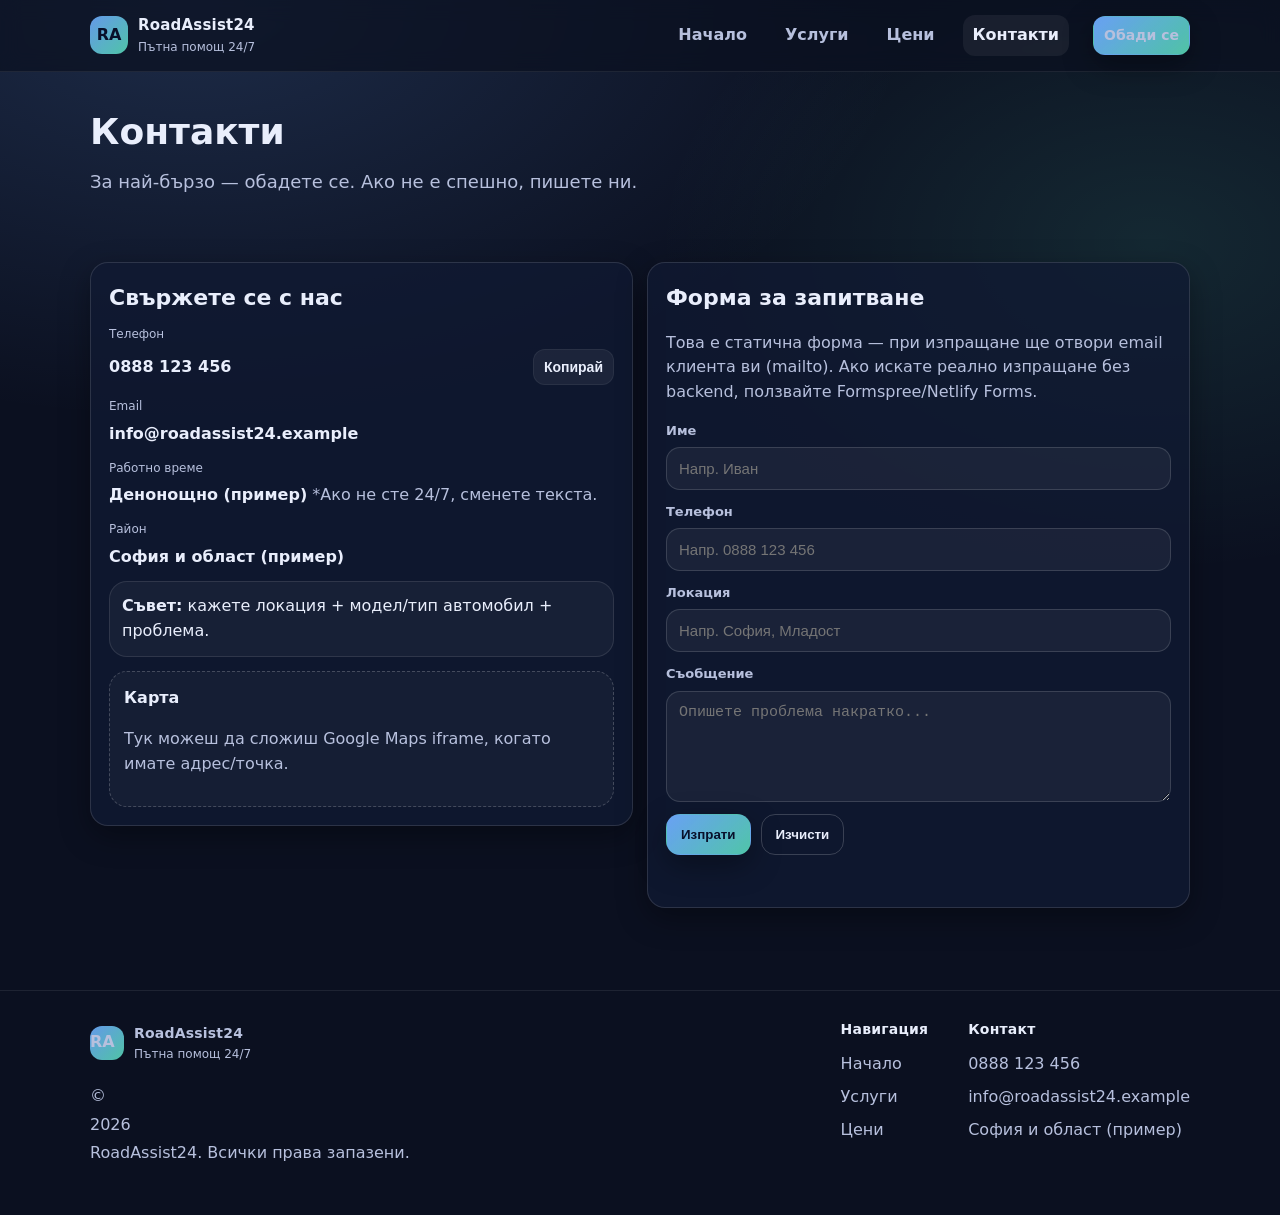
==== contact.html @ 27ed8473 "init" ====
<!doctype html>
<html lang="bg">
  <head>
    <meta charset="utf-8" />
    <meta name="viewport" content="width=device-width, initial-scale=1" />
    <title>Контакти | RoadAssist24</title>
    <meta
      name="description"
      content="Контакти за пътна помощ 24/7. Обадете се или изпратете запитване."
    />
    <link rel="stylesheet" href="assets/css/styles.css" />
  </head>
  <body>
    <header class="site-header" data-header>
      <div class="container header-inner">
        <a class="brand" href="index.html" aria-label="Начало">
          <span class="brand-mark">RA</span>
          <span class="brand-text">
            <strong>RoadAssist24</strong>
            <small>Пътна помощ 24/7</small>
          </span>
        </a>

        <button
          class="nav-toggle"
          data-nav-toggle
          aria-label="Отвори меню"
          aria-expanded="false"
        >
          <span></span><span></span><span></span>
        </button>

        <nav class="nav" data-nav>
          <a href="index.html" data-navlink>Начало</a>
          <a href="services.html" data-navlink>Услуги</a>
          <a href="prices.html" data-navlink>Цени</a>
          <a href="contact.html" data-navlink>Контакти</a>
          <a class="btn btn-primary btn-sm nav-cta" href="tel:+359888123456"
            >Обади се</a
          >
        </nav>
      </div>
    </header>

    <main>
      <section class="page-hero">
        <div class="container">
          <h1>Контакти</h1>
          <p class="lead">
            За най-бързо — обадете се. Ако не е спешно, пишете ни.
          </p>
        </div>
      </section>

      <section class="section">
        <div class="container grid-2 contact-grid">
          <div class="card">
            <h2>Свържете се с нас</h2>
            <div class="contact-items">
              <div class="contact-item">
                <span class="label">Телефон</span>
                <div class="row">
                  <a class="strong" href="tel:+359888123456">0888 123 456</a>
                  <button
                    class="btn btn-ghost btn-sm"
                    data-copy-phone
                    data-phone="+359888123456"
                  >
                    Копирай
                  </button>
                </div>
              </div>

              <div class="contact-item">
                <span class="label">Email</span>
                <a class="strong" href="mailto:info@roadassist24.example"
                  >info@roadassist24.example</a
                >
              </div>

              <div class="contact-item">
                <span class="label">Работно време</span>
                <span class="strong" data-open-status>Денонощно (пример)</span>
                <span class="muted">*Ако не сте 24/7, сменете текста.</span>
              </div>

              <div class="contact-item">
                <span class="label">Район</span>
                <span class="strong">София и област (пример)</span>
              </div>
            </div>

            <div class="info-strip small">
              <div>
                <strong>Съвет:</strong> кажете локация + модел/тип автомобил +
                проблема.
              </div>
            </div>

            <div class="map-embed card-inner">
              <div class="map-placeholder">
                <strong>Карта</strong>
                <p class="muted">
                  Тук можеш да сложиш Google Maps iframe, когато имате
                  адрес/точка.
                </p>
              </div>
            </div>
          </div>

          <div class="card">
            <h2>Форма за запитване</h2>
            <p class="muted">
              Това е статична форма — при изпращане ще отвори email клиента ви
              (mailto). Ако искате реално изпращане без backend, ползвайте
              Formspree/Netlify Forms.
            </p>

            <form class="form" data-contact-form>
              <label>
                Име
                <input
                  name="name"
                  type="text"
                  placeholder="Напр. Иван"
                  autocomplete="name"
                  required
                />
              </label>

              <label>
                Телефон
                <input
                  name="phone"
                  type="tel"
                  placeholder="Напр. 0888 123 456"
                  autocomplete="tel"
                  required
                />
              </label>

              <label>
                Локация
                <input
                  name="location"
                  type="text"
                  placeholder="Напр. София, Младост"
                  required
                />
              </label>

              <label>
                Съобщение
                <textarea
                  name="message"
                  rows="5"
                  placeholder="Опишете проблема накратко..."
                  required
                ></textarea>
              </label>

              <div class="form-actions">
                <button class="btn btn-primary" type="submit">Изпрати</button>
                <button class="btn btn-outline" type="reset">Изчисти</button>
              </div>

              <p class="form-note" data-form-note aria-live="polite"></p>
            </form>
          </div>
        </div>
      </section>
    </main>

    <footer class="footer">
      <div class="container footer-grid">
        <div>
          <div class="brand small">
            <span class="brand-mark">RA</span>
            <span class="brand-text">
              <strong>RoadAssist24</strong>
              <small>Пътна помощ 24/7</small>
            </span>
          </div>
          <p class="muted">
            © <span data-year></span> RoadAssist24. Всички права запазени.
          </p>
        </div>

        <div class="footer-cols">
          <div>
            <h4>Навигация</h4>
            <a href="index.html">Начало</a>
            <a href="services.html">Услуги</a>
            <a href="prices.html">Цени</a>
          </div>
          <div>
            <h4>Контакт</h4>
            <a href="tel:+359888123456">0888 123 456</a>
            <a href="mailto:info@roadassist24.example"
              >info@roadassist24.example</a
            >
            <span class="muted">София и област (пример)</span>
          </div>
        </div>
      </div>
    </footer>

    <script src="assets/js/main.js" defer></script>
  </body>
</html>
---- assets/css/styles.css ----
:root {
  --bg: #0b1020;
  --card: #111a33;
  --soft: #0f1630;
  --text: #e9eefc;
  --muted: #b7c0dd;
  --line: rgba(255, 255, 255, 0.12);
  --accent: #6ea8ff;
  --accent2: #66ffd2;

  --radius: 18px;
  --shadow: 0 10px 30px rgba(0, 0, 0, 0.35);
}

* {
  box-sizing: border-box;
}
html,
body {
  margin: 0;
  padding: 0;
}
body {
  font-family:
    ui-sans-serif,
    system-ui,
    -apple-system,
    Segoe UI,
    Roboto,
    Arial,
    "Noto Sans",
    "Helvetica Neue",
    sans-serif;
  background:
    radial-gradient(
      1200px 700px at 15% 0%,
      rgba(110, 168, 255, 0.18),
      transparent 60%
    ),
    radial-gradient(
      900px 600px at 90% 20%,
      rgba(102, 255, 210, 0.1),
      transparent 55%
    ),
    var(--bg);
  color: var(--text);
  line-height: 1.55;
}

a {
  color: inherit;
  text-decoration: none;
}
a:hover {
  text-decoration: underline;
}

.container {
  width: min(1100px, 92vw);
  margin: 0 auto;
}

/* Header */
.site-header {
  position: sticky;
  top: 0;
  z-index: 50;
  backdrop-filter: blur(10px);
  background: rgba(11, 16, 32, 0.7);
  border-bottom: 1px solid rgba(255, 255, 255, 0.08);
}
.site-header.is-scrolled {
  box-shadow: 0 8px 20px rgba(0, 0, 0, 0.35);
}

.header-inner {
  display: flex;
  align-items: center;
  justify-content: space-between;
  padding: 14px 0;
}

.brand {
  display: flex;
  gap: 10px;
  align-items: center;
}
.brand-mark {
  width: 38px;
  height: 38px;
  border-radius: 12px;
  background: linear-gradient(
    135deg,
    rgba(110, 168, 255, 0.9),
    rgba(102, 255, 210, 0.75)
  );
  display: grid;
  place-items: center;
  color: #08102a;
  font-weight: 900;
}
.brand-text strong {
  display: block;
  font-size: 15px;
  letter-spacing: 0.2px;
}
.brand-text small {
  display: block;
  font-size: 12px;
  color: var(--muted);
  margin-top: 1px;
}
.brand.small .brand-mark {
  width: 34px;
  height: 34px;
  border-radius: 12px;
}
.brand.small .brand-text strong {
  font-size: 14px;
}

.nav {
  display: flex;
  align-items: center;
  gap: 18px;
}
.nav a {
  font-weight: 600;
  color: var(--muted);
  padding: 8px 10px;
  border-radius: 12px;
}
.nav a.active {
  color: var(--text);
  background: rgba(255, 255, 255, 0.06);
}
.nav .nav-cta {
  margin-left: 6px;
}

.nav-toggle {
  display: none;
  background: transparent;
  border: 1px solid rgba(255, 255, 255, 0.18);
  border-radius: 12px;
  padding: 10px;
  cursor: pointer;
}
.nav-toggle span {
  display: block;
  width: 20px;
  height: 2px;
  background: rgba(255, 255, 255, 0.85);
  margin: 4px 0;
  border-radius: 2px;
}

/* Buttons */
.btn {
  display: inline-flex;
  align-items: center;
  justify-content: center;
  gap: 8px;
  padding: 12px 14px;
  border-radius: 14px;
  border: 1px solid transparent;
  font-weight: 800;
  cursor: pointer;
  text-decoration: none !important;
  user-select: none;
}
.btn-sm {
  padding: 9px 10px;
  border-radius: 12px;
  font-size: 14px;
}
.btn-primary {
  background: linear-gradient(
    135deg,
    rgba(110, 168, 255, 0.95),
    rgba(102, 255, 210, 0.75)
  );
  color: #08102a;
  box-shadow: var(--shadow);
}
.btn-outline {
  background: transparent;
  border-color: rgba(255, 255, 255, 0.18);
  color: var(--text);
}
.btn-ghost {
  background: rgba(255, 255, 255, 0.06);
  border-color: rgba(255, 255, 255, 0.06);
  color: var(--text);
}
.btn:hover {
  transform: translateY(-1px);
}
.btn:active {
  transform: translateY(0px);
}

/* Sections */
.section {
  padding: 56px 0;
}
.section-soft {
  background: rgba(255, 255, 255, 0.03);
  border-top: 1px solid rgba(255, 255, 255, 0.06);
  border-bottom: 1px solid rgba(255, 255, 255, 0.06);
}
.section-head {
  margin-bottom: 18px;
}
.section-head h2 {
  margin: 0 0 6px;
  font-size: 28px;
}
.section-head p {
  margin: 0;
  color: var(--muted);
}

.hero {
  padding: 44px 0 22px;
}
.hero-grid {
  display: grid;
  grid-template-columns: 1.35fr 0.9fr;
  gap: 22px;
  align-items: start;
}
.hero-copy h1 {
  margin: 14px 0 10px;
  font-size: 44px;
  line-height: 1.1;
}
.lead {
  color: var(--muted);
  font-size: 18px;
  margin: 0;
}
.badge {
  display: inline-block;
  padding: 8px 12px;
  border-radius: 999px;
  border: 1px solid rgba(255, 255, 255, 0.12);
  background: rgba(255, 255, 255, 0.04);
  color: var(--text);
  font-weight: 700;
  font-size: 13px;
}
.hero-actions {
  display: flex;
  gap: 10px;
  margin: 18px 0 14px;
  flex-wrap: wrap;
}

.hero-meta {
  display: grid;
  grid-template-columns: repeat(3, minmax(0, 1fr));
  gap: 10px;
  margin-top: 14px;
}
.meta-item {
  border: 1px solid rgba(255, 255, 255, 0.1);
  background: rgba(255, 255, 255, 0.04);
  border-radius: var(--radius);
  padding: 12px;
}
.meta-item strong {
  display: block;
  font-size: 16px;
}
.meta-item span {
  display: block;
  color: var(--muted);
  font-size: 13px;
  margin-top: 2px;
}

.note {
  margin-top: 14px;
  color: rgba(255, 255, 255, 0.65);
  font-size: 13px;
}

.card {
  border: 1px solid rgba(255, 255, 255, 0.12);
  background: rgba(17, 26, 51, 0.75);
  border-radius: var(--radius);
  padding: 18px;
  box-shadow: var(--shadow);
}
.card h2 {
  margin: 0 0 10px;
  font-size: 22px;
}
.card-actions {
  display: flex;
  gap: 10px;
  margin-top: 12px;
  flex-wrap: wrap;
}
.card .mini {
  margin-top: 12px;
  color: var(--muted);
  font-size: 13px;
}

.checklist,
.bullets {
  list-style: none;
  padding: 0;
  margin: 0;
  display: grid;
  gap: 8px;
}
.checklist li::before {
  content: "✓";
  margin-right: 10px;
  color: var(--accent2);
  font-weight: 900;
}
.checklist li {
  display: flex;
  align-items: flex-start;
  color: var(--muted);
}

.bullets li {
  color: var(--muted);
  padding-left: 14px;
  position: relative;
}
.bullets li::before {
  content: "•";
  position: absolute;
  left: 0;
  color: rgba(110, 168, 255, 0.9);
}

.grid-3 {
  display: grid;
  grid-template-columns: repeat(3, minmax(0, 1fr));
  gap: 14px;
}
.grid-2 {
  display: grid;
  grid-template-columns: repeat(2, minmax(0, 1fr));
  gap: 14px;
}
.feature {
  border: 1px solid rgba(255, 255, 255, 0.1);
  background: rgba(255, 255, 255, 0.04);
  border-radius: var(--radius);
  padding: 16px;
}
.feature h3 {
  margin: 0 0 8px;
  font-size: 18px;
}
.feature p {
  margin: 0;
  color: var(--muted);
}

.cta {
  display: flex;
  align-items: center;
  justify-content: space-between;
  gap: 14px;
}
.cta h2 {
  margin: 0 0 6px;
  font-size: 26px;
}
.cta p {
  margin: 0;
  color: var(--muted);
}
.cta-actions {
  display: flex;
  gap: 10px;
  flex-wrap: wrap;
}

/* Page hero */
.page-hero {
  padding: 32px 0 10px;
}
.page-hero h1 {
  margin: 0 0 8px;
  font-size: 36px;
}

/* Prices */
.price-grid {
  display: grid;
  grid-template-columns: repeat(2, minmax(0, 1fr));
  gap: 14px;
}
.price {
  font-size: 22px;
  margin: 0 0 10px;
  font-weight: 900;
}
.price-card h2 {
  margin-bottom: 8px;
}

.disclaimer-actions {
  display: flex;
  gap: 10px;
  flex-wrap: wrap;
  margin-top: 12px;
}

/* Contact */
.contact-grid {
  align-items: start;
}
.contact-items {
  display: grid;
  gap: 12px;
  margin-top: 10px;
}
.contact-item .label {
  display: block;
  color: var(--muted);
  font-size: 12px;
  margin-bottom: 6px;
}
.contact-item .row {
  display: flex;
  gap: 10px;
  align-items: center;
  justify-content: space-between;
}
.strong {
  font-weight: 900;
}

.map-embed .map-placeholder {
  border: 1px dashed rgba(255, 255, 255, 0.2);
  border-radius: var(--radius);
  padding: 14px;
  background: rgba(255, 255, 255, 0.03);
}
.card-inner {
  margin-top: 14px;
}

.form {
  display: grid;
  gap: 12px;
  margin-top: 10px;
}
.form label {
  display: grid;
  gap: 6px;
  color: var(--muted);
  font-weight: 700;
  font-size: 13px;
}
input,
textarea {
  width: 100%;
  background: rgba(255, 255, 255, 0.05);
  border: 1px solid rgba(255, 255, 255, 0.14);
  color: var(--text);
  border-radius: 14px;
  padding: 12px 12px;
  outline: none;
  font-size: 15px;
}
input:focus,
textarea:focus {
  border-color: rgba(110, 168, 255, 0.7);
  box-shadow: 0 0 0 4px rgba(110, 168, 255, 0.12);
}
.form-actions {
  display: flex;
  gap: 10px;
  flex-wrap: wrap;
}
.form-note {
  margin: 0;
  min-height: 22px;
  color: var(--muted);
}

/* Footer */
.footer {
  padding: 28px 0;
  border-top: 1px solid rgba(255, 255, 255, 0.08);
  margin-top: 26px;
}
.footer-grid {
  display: flex;
  align-items: flex-start;
  justify-content: space-between;
  gap: 14px;
  flex-wrap: wrap;
}
.footer-cols {
  display: flex;
  gap: 40px;
}
.footer h4 {
  margin: 0 0 8px;
  font-size: 14px;
  letter-spacing: 0.2px;
}
.footer a,
.footer span {
  display: block;
  color: var(--muted);
  padding: 4px 0;
}
.muted {
  color: var(--muted);
}

.info-strip {
  margin-top: 16px;
  border: 1px solid rgba(255, 255, 255, 0.1);
  background: rgba(255, 255, 255, 0.04);
  border-radius: var(--radius);
  padding: 14px;
  display: flex;
  align-items: center;
  justify-content: space-between;
  gap: 12px;
  flex-wrap: wrap;
}
.info-strip.small {
  margin-top: 12px;
  padding: 12px;
}

.pill {
  display: inline-block;
  margin-top: 10px;
  padding: 6px 10px;
  border-radius: 999px;
  background: rgba(102, 255, 210, 0.1);
  border: 1px solid rgba(102, 255, 210, 0.22);
  color: rgba(231, 255, 249, 0.95);
  font-weight: 800;
  font-size: 12px;
}

/* Responsive */
@media (max-width: 920px) {
  .hero-grid {
    grid-template-columns: 1fr;
  }
  .hero-copy h1 {
    font-size: 38px;
  }
  .hero-meta {
    grid-template-columns: 1fr;
  }
  .grid-3 {
    grid-template-columns: 1fr;
  }
  .grid-2 {
    grid-template-columns: 1fr;
  }
  .price-grid {
    grid-template-columns: 1fr;
  }
  .cta {
    flex-direction: column;
    align-items: flex-start;
  }
}

@media (max-width: 780px) {
  .nav-toggle {
    display: inline-block;
  }
  .nav {
    position: absolute;
    right: 4vw;
    top: 64px;
    width: min(360px, 92vw);
    display: none;
    flex-direction: column;
    align-items: stretch;
    gap: 8px;
    padding: 12px;
    border-radius: var(--radius);
    border: 1px solid rgba(255, 255, 255, 0.14);
    background: rgba(11, 16, 32, 0.92);
    box-shadow: var(--shadow);
  }
  .nav.open {
    display: flex;
  }
  .nav a {
    padding: 10px 12px;
  }
  .nav .nav-cta {
    margin-left: 0;
  }
}
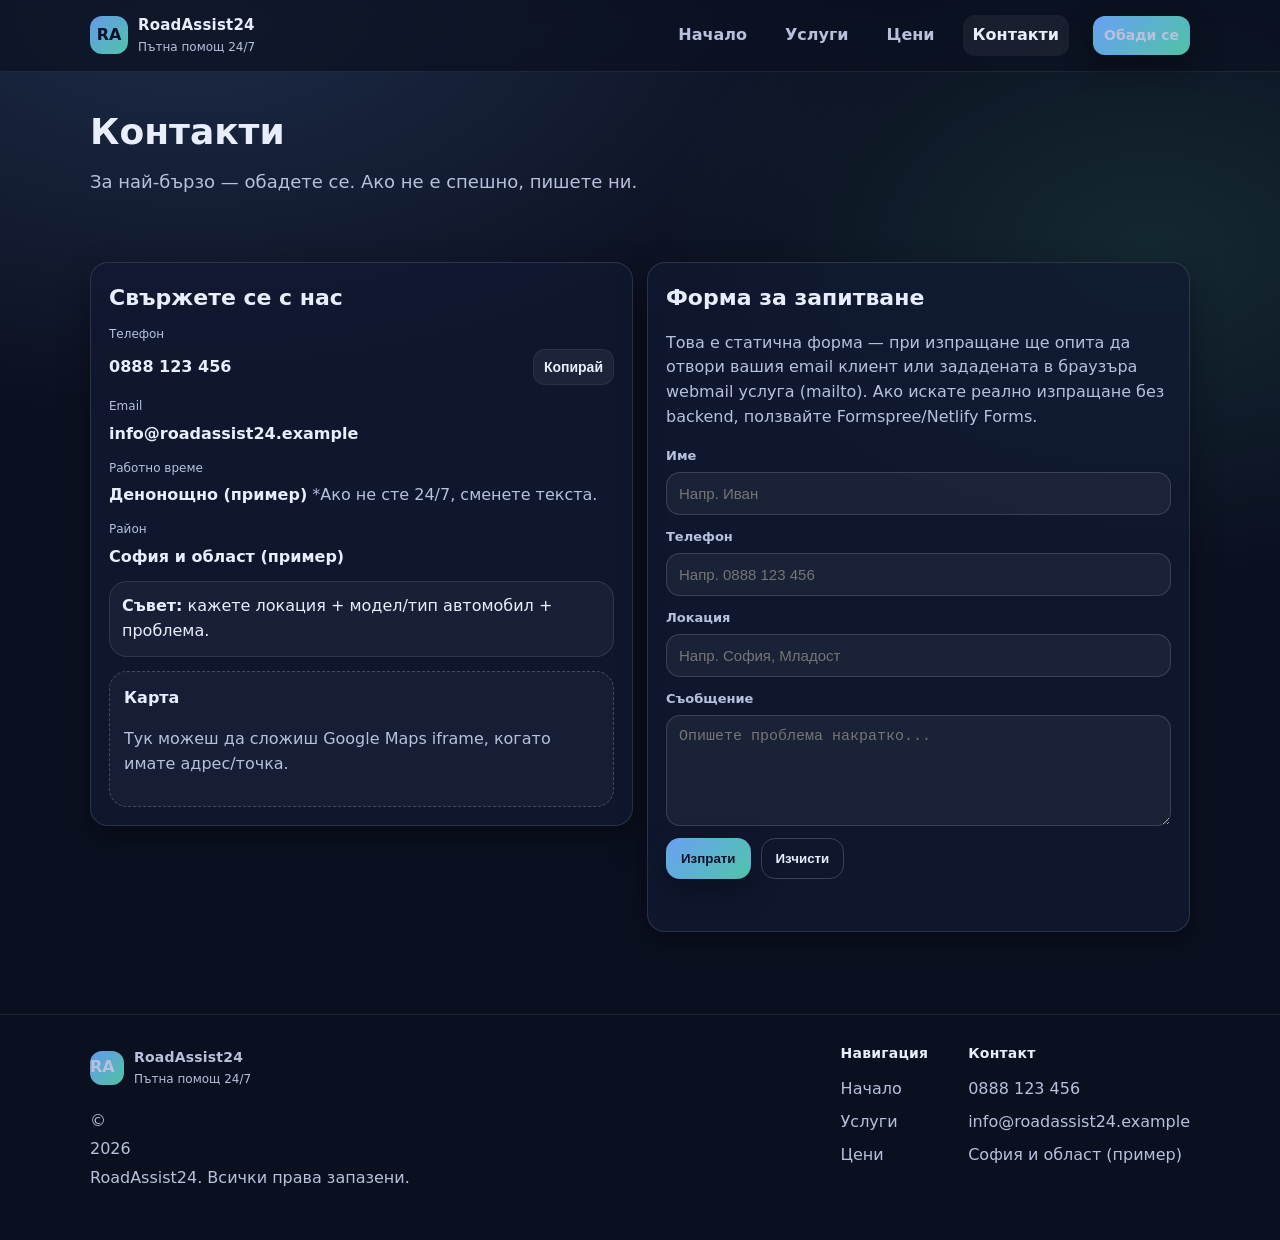
==== commit 7aa63c74: "fix mail client do not opening" ====
--- a/contact.html
+++ b/contact.html
@@ -111,8 +111,9 @@
           <div class="card">
             <h2>Форма за запитване</h2>
             <p class="muted">
-              Това е статична форма — при изпращане ще отвори email клиента ви
-              (mailto). Ако искате реално изпращане без backend, ползвайте
+              Това е статична форма — при изпращане ще опита да отвори вашия
+              email клиент или зададената в браузъра webmail услуга (mailto).
+              Ако искате реално изпращане без backend, ползвайте
               Formspree/Netlify Forms.
             </p>
 
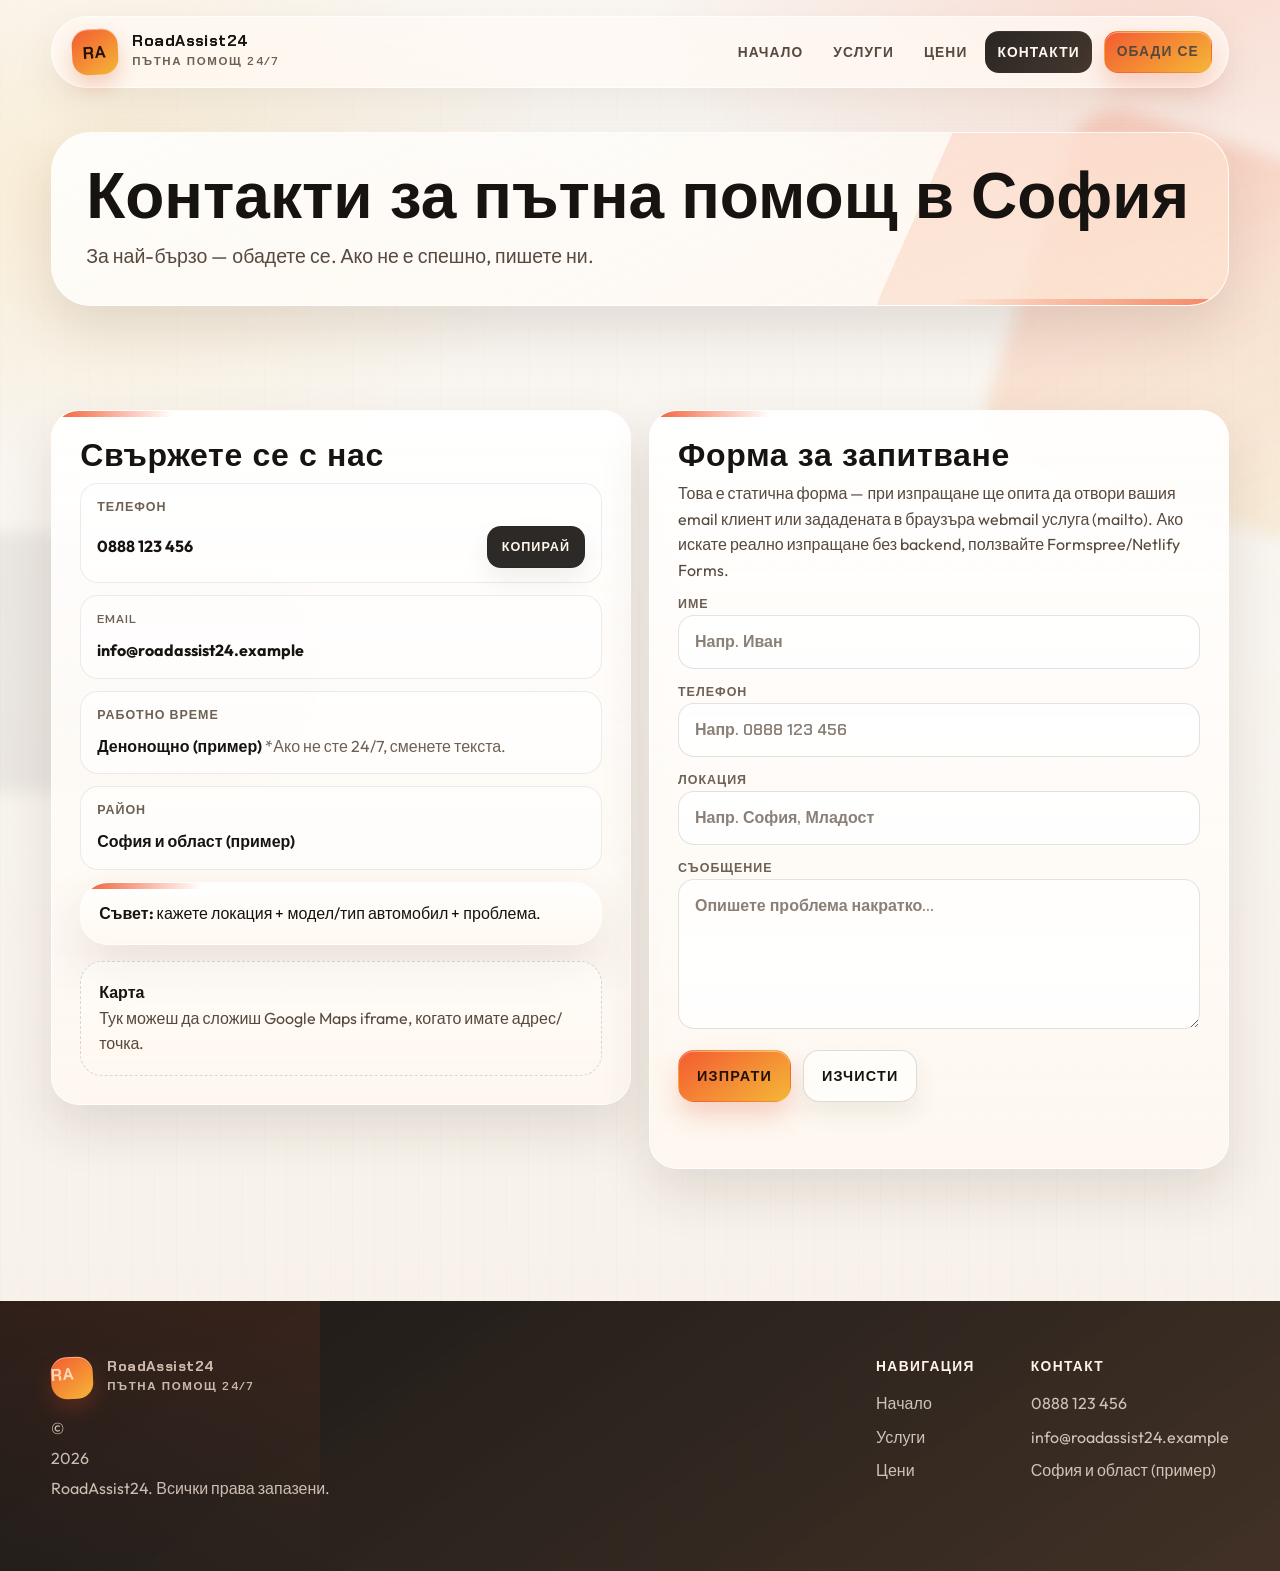
==== commit 79744efd: "seo" ====
--- a/contact.html
+++ b/contact.html
@@ -3,10 +3,36 @@
   <head>
     <meta charset="utf-8" />
     <meta name="viewport" content="width=device-width, initial-scale=1" />
-    <title>Контакти | RoadAssist24</title>
+    <title>Контакти за пътна помощ в София | RoadAssist24</title>
     <meta
       name="description"
-      content="Контакти за пътна помощ 24/7. Обадете се или изпратете запитване."
+      content="Контакти за пътна помощ в София. Обадете се на +359888123456 или изпратете запитване за репатрак и аварийна помощ."
+    />
+    <link
+      rel="canonical"
+      href="https://aleksandarmilev.github.io/road-assist/contact.html"
+    />
+    <meta
+      property="og:title"
+      content="Контакти за пътна помощ в София | RoadAssist24"
+    />
+    <meta
+      property="og:description"
+      content="Контакти за пътна помощ в София. Обадете се на +359888123456 или изпратете запитване за репатрак и аварийна помощ."
+    />
+    <meta
+      property="og:url"
+      content="https://aleksandarmilev.github.io/road-assist/contact.html"
+    />
+    <meta property="og:type" content="website" />
+    <meta name="twitter:card" content="summary" />
+    <meta
+      name="twitter:title"
+      content="Контакти за пътна помощ в София | RoadAssist24"
+    />
+    <meta
+      name="twitter:description"
+      content="Контакти за пътна помощ в София. Обадете се на +359888123456 или изпратете запитване за репатрак и аварийна помощ."
     />
     <link rel="stylesheet" href="assets/css/styles.css" />
   </head>
@@ -45,7 +71,7 @@
     <main>
       <section class="page-hero">
         <div class="container">
-          <h1>Контакти</h1>
+          <h1>Контакти за пътна помощ в София</h1>
           <p class="lead">
             За най-бързо — обадете се. Ако не е спешно, пишете ни.
           </p>
--- a/assets/css/styles.css
+++ b/assets/css/styles.css
@@ -1,312 +1,670 @@
+@import url("https://fonts.googleapis.com/css2?family=Chakra+Petch:wght@500;600;700&family=Outfit:wght@400;500;600;700;800&display=swap");
+
 :root {
-  --bg: #0b1020;
-  --card: #111a33;
-  --soft: #0f1630;
-  --text: #e9eefc;
-  --muted: #b7c0dd;
-  --line: rgba(255, 255, 255, 0.12);
-  --accent: #6ea8ff;
-  --accent2: #66ffd2;
-
-  --radius: 18px;
-  --shadow: 0 10px 30px rgba(0, 0, 0, 0.35);
+  --bg: #f4eee5;
+  --bg-soft: #ece1d1;
+  --paper: rgba(255, 255, 255, 0.82);
+  --paper-strong: rgba(255, 255, 255, 0.94);
+  --ink: #171310;
+  --ink-soft: #2d251f;
+  --muted: #6d6055;
+  --muted-strong: #56493f;
+  --line: rgba(23, 19, 16, 0.1);
+  --line-strong: rgba(23, 19, 16, 0.16);
+  --panel-dark: #161412;
+  --panel-dark-soft: #27201a;
+  --panel-dark-line: rgba(255, 244, 231, 0.12);
+  --panel-dark-text: #fff4e7;
+  --panel-dark-muted: rgba(255, 244, 231, 0.76);
+  --accent: #f35b31;
+  --accent-strong: #d9431d;
+  --accent-warm: #f5b737;
+  --accent-pale: #fff0d8;
+  --success: #0f8b66;
+  --radius: 28px;
+  --radius-sm: 18px;
+  --shadow-soft: 0 16px 40px rgba(74, 45, 23, 0.08);
+  --shadow-card: 0 24px 52px rgba(74, 45, 23, 0.12);
+  --shadow-lift: 0 30px 70px rgba(74, 45, 23, 0.18);
+  --content: min(1180px, 92vw);
 }
 
 * {
   box-sizing: border-box;
 }
-html,
+
+html {
+  margin: 0;
+  padding: 0;
+  scroll-behavior: smooth;
+}
+
 body {
   margin: 0;
-  padding: 0;
-}
-body {
-  font-family:
-    ui-sans-serif,
-    system-ui,
-    -apple-system,
-    Segoe UI,
-    Roboto,
-    Arial,
-    "Noto Sans",
-    "Helvetica Neue",
-    sans-serif;
+  min-height: 100vh;
+  position: relative;
+  isolation: isolate;
+  font-family: "Outfit", "Segoe UI", sans-serif;
+  line-height: 1.6;
+  color: var(--ink);
   background:
     radial-gradient(
-      1200px 700px at 15% 0%,
-      rgba(110, 168, 255, 0.18),
+      900px 540px at 92% -2%,
+      rgba(243, 91, 49, 0.18),
       transparent 60%
     ),
     radial-gradient(
-      900px 600px at 90% 20%,
-      rgba(102, 255, 210, 0.1),
-      transparent 55%
+      760px 460px at 8% 12%,
+      rgba(245, 183, 55, 0.16),
+      transparent 62%
     ),
-    var(--bg);
-  color: var(--text);
-  line-height: 1.55;
+    linear-gradient(
+      180deg,
+      rgba(255, 255, 255, 0.55),
+      rgba(255, 255, 255, 0)
+    ),
+    repeating-linear-gradient(
+      90deg,
+      rgba(23, 19, 16, 0.015) 0,
+      rgba(23, 19, 16, 0.015) 1px,
+      transparent 1px,
+      transparent 22px
+    ),
+    linear-gradient(180deg, var(--bg) 0%, #f7f1e9 100%);
+}
+
+body::before,
+body::after {
+  content: "";
+  position: fixed;
+  pointer-events: none;
+  z-index: -1;
+  filter: blur(8px);
+}
+
+body::before {
+  width: min(32vw, 360px);
+  height: min(32vw, 360px);
+  right: -8vw;
+  top: 16vh;
+  border-radius: 48px;
+  transform: rotate(18deg);
+  background:
+    linear-gradient(
+      135deg,
+      rgba(243, 91, 49, 0.2),
+      rgba(245, 183, 55, 0.12)
+    );
+}
+
+body::after {
+  width: min(38vw, 480px);
+  height: min(24vw, 260px);
+  left: -12vw;
+  bottom: 12vh;
+  border-radius: 999px;
+  background: rgba(23, 19, 16, 0.06);
+}
+
+::selection {
+  background: rgba(243, 91, 49, 0.24);
+  color: var(--ink);
+}
+
+main,
+.site-header,
+.footer {
+  position: relative;
+  z-index: 1;
 }
 
 a {
   color: inherit;
   text-decoration: none;
-}
+  transition:
+    color 180ms ease,
+    opacity 180ms ease,
+    background-color 180ms ease,
+    border-color 180ms ease,
+    transform 180ms ease,
+    box-shadow 180ms ease;
+}
+
 a:hover {
-  text-decoration: underline;
+  text-decoration: none;
+}
+
+button,
+input,
+textarea {
+  font: inherit;
+}
+
+button {
+  cursor: pointer;
 }
 
 .container {
-  width: min(1100px, 92vw);
+  width: var(--content);
   margin: 0 auto;
 }
 
-/* Header */
 .site-header {
   position: sticky;
   top: 0;
-  z-index: 50;
-  backdrop-filter: blur(10px);
-  background: rgba(11, 16, 32, 0.7);
-  border-bottom: 1px solid rgba(255, 255, 255, 0.08);
-}
-.site-header.is-scrolled {
-  box-shadow: 0 8px 20px rgba(0, 0, 0, 0.35);
+  z-index: 60;
+  padding: 16px 0 0;
 }
 
 .header-inner {
   display: flex;
   align-items: center;
   justify-content: space-between;
-  padding: 14px 0;
+  gap: 18px;
+  padding: 12px 16px 12px 20px;
+  border-radius: 999px;
+  border: 1px solid rgba(255, 255, 255, 0.72);
+  background: rgba(255, 250, 244, 0.72);
+  backdrop-filter: blur(18px);
+  box-shadow: 0 16px 40px rgba(74, 45, 23, 0.08);
+  position: relative;
+}
+
+.site-header.is-scrolled .header-inner {
+  box-shadow: 0 22px 48px rgba(74, 45, 23, 0.14);
 }
 
 .brand {
-  display: flex;
-  gap: 10px;
+  display: inline-flex;
   align-items: center;
-}
+  gap: 14px;
+  min-width: 0;
+}
+
 .brand-mark {
-  width: 38px;
-  height: 38px;
-  border-radius: 12px;
-  background: linear-gradient(
-    135deg,
-    rgba(110, 168, 255, 0.9),
-    rgba(102, 255, 210, 0.75)
-  );
+  width: 46px;
+  height: 46px;
+  flex: 0 0 auto;
   display: grid;
   place-items: center;
-  color: #08102a;
-  font-weight: 900;
-}
+  border-radius: 16px;
+  background:
+    linear-gradient(145deg, var(--accent) 0%, var(--accent-warm) 100%);
+  color: #22120c;
+  font-family: "Chakra Petch", sans-serif;
+  font-size: 1.05rem;
+  font-weight: 700;
+  letter-spacing: 0.08em;
+  box-shadow:
+    inset 0 1px 0 rgba(255, 255, 255, 0.45),
+    0 10px 20px rgba(217, 67, 29, 0.24);
+  transform: rotate(-3deg);
+}
+
+.brand-text strong,
+.brand-text small,
+.nav a,
+.btn,
+.badge,
+.section-head h2,
+.card h2,
+.feature h3,
+.cta h2,
+.page-hero h1,
+.price,
+.footer h4,
+.contact-item .label,
+.form label {
+  font-family: "Chakra Petch", sans-serif;
+}
+
 .brand-text strong {
   display: block;
-  font-size: 15px;
-  letter-spacing: 0.2px;
-}
+  font-size: 0.98rem;
+  line-height: 1;
+  letter-spacing: 0.03em;
+}
+
 .brand-text small {
   display: block;
-  font-size: 12px;
+  margin-top: 4px;
+  font-size: 0.72rem;
+  font-weight: 600;
+  text-transform: uppercase;
+  letter-spacing: 0.14em;
   color: var(--muted);
-  margin-top: 1px;
-}
+}
+
 .brand.small .brand-mark {
-  width: 34px;
-  height: 34px;
-  border-radius: 12px;
-}
+  width: 42px;
+  height: 42px;
+}
+
 .brand.small .brand-text strong {
-  font-size: 14px;
+  font-size: 0.92rem;
 }
 
 .nav {
   display: flex;
   align-items: center;
-  gap: 18px;
-}
+  gap: 6px;
+}
+
 .nav a {
+  padding: 10px 12px;
+  border-radius: 14px;
+  font-size: 0.86rem;
   font-weight: 600;
-  color: var(--muted);
-  padding: 8px 10px;
-  border-radius: 12px;
-}
+  text-transform: uppercase;
+  letter-spacing: 0.08em;
+  color: var(--muted-strong);
+}
+
+.nav a:hover,
+.nav a:focus-visible {
+  background: rgba(23, 19, 16, 0.06);
+  color: var(--ink);
+}
+
 .nav a.active {
-  color: var(--text);
-  background: rgba(255, 255, 255, 0.06);
-}
+  color: #fff8f1;
+  background: linear-gradient(
+    135deg,
+    rgba(23, 19, 16, 0.92),
+    rgba(52, 39, 30, 0.92)
+  );
+  box-shadow: inset 0 1px 0 rgba(255, 255, 255, 0.06);
+}
+
 .nav .nav-cta {
   margin-left: 6px;
 }
 
 .nav-toggle {
   display: none;
-  background: transparent;
-  border: 1px solid rgba(255, 255, 255, 0.18);
-  border-radius: 12px;
-  padding: 10px;
-  cursor: pointer;
-}
+  width: 50px;
+  height: 50px;
+  padding: 0;
+  border: 0;
+  border-radius: 16px;
+  background:
+    linear-gradient(145deg, rgba(23, 19, 16, 0.94), rgba(52, 39, 30, 0.94));
+  box-shadow: 0 12px 24px rgba(23, 19, 16, 0.2);
+}
+
 .nav-toggle span {
   display: block;
   width: 20px;
   height: 2px;
-  background: rgba(255, 255, 255, 0.85);
-  margin: 4px 0;
-  border-radius: 2px;
-}
-
-/* Buttons */
+  margin: 4px auto;
+  border-radius: 99px;
+  background: rgba(255, 247, 238, 0.92);
+}
+
 .btn {
   display: inline-flex;
   align-items: center;
   justify-content: center;
-  gap: 8px;
-  padding: 12px 14px;
+  gap: 10px;
+  min-height: 52px;
+  padding: 13px 18px;
+  border: 1px solid transparent;
+  border-radius: 16px;
+  font-size: 0.9rem;
+  font-weight: 700;
+  text-transform: uppercase;
+  letter-spacing: 0.08em;
+  line-height: 1;
+  text-decoration: none !important;
+  position: relative;
+  box-shadow: 0 12px 24px rgba(74, 45, 23, 0.08);
+}
+
+.btn:hover,
+.btn:focus-visible {
+  transform: translateY(-2px);
+}
+
+.btn:active {
+  transform: translateY(0);
+}
+
+.btn-sm {
+  min-height: 42px;
+  padding: 10px 14px;
+  font-size: 0.79rem;
   border-radius: 14px;
-  border: 1px solid transparent;
-  font-weight: 800;
-  cursor: pointer;
-  text-decoration: none !important;
-  user-select: none;
-}
-.btn-sm {
-  padding: 9px 10px;
-  border-radius: 12px;
-  font-size: 14px;
-}
+}
+
 .btn-primary {
-  background: linear-gradient(
-    135deg,
-    rgba(110, 168, 255, 0.95),
-    rgba(102, 255, 210, 0.75)
-  );
-  color: #08102a;
-  box-shadow: var(--shadow);
-}
+  background:
+    linear-gradient(145deg, var(--accent) 0%, var(--accent-warm) 100%);
+  color: #21120b;
+  box-shadow:
+    inset 0 1px 0 rgba(255, 255, 255, 0.4),
+    0 14px 26px rgba(217, 67, 29, 0.22);
+}
+
 .btn-outline {
-  background: transparent;
-  border-color: rgba(255, 255, 255, 0.18);
-  color: var(--text);
-}
+  border-color: rgba(23, 19, 16, 0.14);
+  background: rgba(255, 255, 255, 0.58);
+  color: var(--ink);
+}
+
 .btn-ghost {
-  background: rgba(255, 255, 255, 0.06);
-  border-color: rgba(255, 255, 255, 0.06);
-  color: var(--text);
-}
-.btn:hover {
-  transform: translateY(-1px);
-}
-.btn:active {
-  transform: translateY(0px);
-}
-
-/* Sections */
+  border-color: rgba(23, 19, 16, 0.08);
+  background: rgba(23, 19, 16, 0.9);
+  color: #fff6ec;
+}
+
+.btn:focus-visible,
+.nav a:focus-visible,
+.nav-toggle:focus-visible,
+input:focus-visible,
+textarea:focus-visible {
+  outline: none;
+  box-shadow:
+    0 0 0 4px rgba(243, 91, 49, 0.14),
+    0 14px 26px rgba(217, 67, 29, 0.16);
+}
+
 .section {
-  padding: 56px 0;
-}
+  padding: clamp(64px, 9vw, 104px) 0;
+}
+
 .section-soft {
-  background: rgba(255, 255, 255, 0.03);
-  border-top: 1px solid rgba(255, 255, 255, 0.06);
-  border-bottom: 1px solid rgba(255, 255, 255, 0.06);
-}
+  position: relative;
+  overflow: hidden;
+}
+
+.section-soft::before {
+  content: "";
+  position: absolute;
+  inset: 14% auto 14% 50%;
+  width: min(34vw, 380px);
+  border-radius: 50%;
+  transform: translateX(-10%);
+  background: rgba(243, 91, 49, 0.08);
+  filter: blur(20px);
+  pointer-events: none;
+}
+
 .section-head {
-  margin-bottom: 18px;
-}
+  margin-bottom: 28px;
+}
+
 .section-head h2 {
-  margin: 0 0 6px;
-  font-size: 28px;
-}
+  margin: 0 0 10px;
+  font-size: clamp(2rem, 5vw, 2.8rem);
+  line-height: 0.98;
+  letter-spacing: 0.02em;
+}
+
 .section-head p {
   margin: 0;
+  max-width: 56ch;
   color: var(--muted);
+  font-size: 1.05rem;
 }
 
 .hero {
-  padding: 44px 0 22px;
-}
+  padding: clamp(36px, 7vw, 72px) 0 34px;
+}
+
 .hero-grid {
   display: grid;
-  grid-template-columns: 1.35fr 0.9fr;
-  gap: 22px;
-  align-items: start;
-}
+  grid-template-columns: minmax(0, 1.2fr) minmax(300px, 0.85fr);
+  gap: 20px;
+  align-items: stretch;
+}
+
+.hero-copy,
+.page-hero .container {
+  position: relative;
+  overflow: hidden;
+  border-radius: clamp(28px, 4vw, 40px);
+  border: 1px solid rgba(255, 255, 255, 0.75);
+  background:
+    linear-gradient(155deg, rgba(255, 255, 255, 0.88), rgba(255, 246, 235, 0.7));
+  box-shadow: var(--shadow-card);
+}
+
+.hero-copy {
+  padding: clamp(24px, 4vw, 42px);
+}
+
+.hero-copy::before,
+.page-hero .container::before {
+  content: "";
+  position: absolute;
+  inset: -30% -8% auto auto;
+  width: min(34vw, 420px);
+  height: min(34vw, 420px);
+  border-radius: 28%;
+  transform: rotate(24deg);
+  background:
+    linear-gradient(
+      135deg,
+      rgba(243, 91, 49, 0.16),
+      rgba(245, 183, 55, 0.08)
+    );
+}
+
+.hero-copy::after,
+.page-hero .container::after {
+  content: "";
+  position: absolute;
+  inset: auto 0 0 auto;
+  width: min(45%, 280px);
+  height: 6px;
+  background:
+    linear-gradient(90deg, rgba(243, 91, 49, 0), rgba(243, 91, 49, 0.7));
+}
+
+.hero-copy > *,
+.page-hero .container > * {
+  position: relative;
+  z-index: 1;
+}
+
 .hero-copy h1 {
-  margin: 14px 0 10px;
-  font-size: 44px;
-  line-height: 1.1;
-}
+  margin: 18px 0 12px;
+  max-width: 12ch;
+  font-size: clamp(3rem, 8vw, 5.2rem);
+  line-height: 0.92;
+  letter-spacing: 0.01em;
+}
+
 .lead {
-  color: var(--muted);
-  font-size: 18px;
   margin: 0;
-}
+  max-width: 58ch;
+  color: var(--muted-strong);
+  font-size: clamp(1.04rem, 2.2vw, 1.22rem);
+}
+
 .badge {
-  display: inline-block;
-  padding: 8px 12px;
+  display: inline-flex;
+  align-items: center;
+  gap: 8px;
+  padding: 9px 14px;
   border-radius: 999px;
-  border: 1px solid rgba(255, 255, 255, 0.12);
-  background: rgba(255, 255, 255, 0.04);
-  color: var(--text);
-  font-weight: 700;
-  font-size: 13px;
-}
+  background: rgba(23, 19, 16, 0.92);
+  color: #fff6ec;
+  font-size: 0.78rem;
+  font-weight: 600;
+  letter-spacing: 0.08em;
+  text-transform: uppercase;
+  box-shadow: 0 12px 24px rgba(23, 19, 16, 0.15);
+}
+
+.hero-actions,
+.card-actions,
+.cta-actions,
+.disclaimer-actions,
+.form-actions {
+  display: flex;
+  flex-wrap: wrap;
+  gap: 12px;
+}
+
 .hero-actions {
-  display: flex;
-  gap: 10px;
-  margin: 18px 0 14px;
-  flex-wrap: wrap;
+  margin: 24px 0 18px;
 }
 
 .hero-meta {
   display: grid;
   grid-template-columns: repeat(3, minmax(0, 1fr));
-  gap: 10px;
-  margin-top: 14px;
-}
+  gap: 12px;
+  margin-top: 20px;
+}
+
 .meta-item {
-  border: 1px solid rgba(255, 255, 255, 0.1);
-  background: rgba(255, 255, 255, 0.04);
-  border-radius: var(--radius);
-  padding: 12px;
-}
+  padding: 16px;
+  border-radius: 22px;
+  border: 1px solid rgba(23, 19, 16, 0.08);
+  background: rgba(255, 255, 255, 0.62);
+  box-shadow: inset 0 1px 0 rgba(255, 255, 255, 0.5);
+}
+
 .meta-item strong {
   display: block;
-  font-size: 16px;
-}
+  font-family: "Chakra Petch", sans-serif;
+  font-size: 1.25rem;
+  line-height: 1;
+}
+
 .meta-item span {
   display: block;
+  margin-top: 6px;
   color: var(--muted);
-  font-size: 13px;
-  margin-top: 2px;
+  font-size: 0.92rem;
 }
 
 .note {
-  margin-top: 14px;
-  color: rgba(255, 255, 255, 0.65);
-  font-size: 13px;
-}
-
-.card {
-  border: 1px solid rgba(255, 255, 255, 0.12);
-  background: rgba(17, 26, 51, 0.75);
+  margin-top: 18px;
+  color: var(--muted);
+  font-size: 0.92rem;
+}
+
+.card,
+.feature,
+.cta,
+.info-strip {
+  position: relative;
+  overflow: hidden;
   border-radius: var(--radius);
-  padding: 18px;
-  box-shadow: var(--shadow);
-}
+  border: 1px solid rgba(255, 255, 255, 0.72);
+  background:
+    linear-gradient(180deg, var(--paper-strong), rgba(255, 248, 240, 0.86));
+  box-shadow: var(--shadow-card);
+}
+
+.card,
+.feature,
+.info-strip {
+  padding: clamp(20px, 3vw, 28px);
+}
+
+.card::before,
+.feature::before,
+.info-strip::before {
+  content: "";
+  position: absolute;
+  inset: 0 auto auto 0;
+  width: 120px;
+  height: 6px;
+  background:
+    linear-gradient(90deg, var(--accent) 0%, rgba(243, 91, 49, 0) 100%);
+}
+
+.card > *,
+.feature > *,
+.info-strip > * {
+  position: relative;
+  z-index: 1;
+}
+
+.card h2,
+.feature h3,
+.cta h2 {
+  margin: 0 0 10px;
+  line-height: 1;
+  letter-spacing: 0.02em;
+}
+
 .card h2 {
-  margin: 0 0 10px;
-  font-size: 22px;
-}
-.card-actions {
-  display: flex;
-  gap: 10px;
-  margin-top: 12px;
-  flex-wrap: wrap;
-}
+  font-size: clamp(1.55rem, 3.5vw, 2rem);
+}
+
+.feature h3 {
+  font-size: 1.2rem;
+}
+
+.card p,
+.feature p {
+  margin: 0;
+  color: var(--muted-strong);
+}
+
 .card .mini {
-  margin-top: 12px;
+  margin-top: 16px;
   color: var(--muted);
-  font-size: 13px;
+  font-size: 0.92rem;
+}
+
+.hero-card .card {
+  height: 100%;
+  background:
+    linear-gradient(155deg, rgba(22, 20, 18, 0.98), rgba(39, 32, 26, 0.96));
+  border-color: var(--panel-dark-line);
+  box-shadow:
+    inset 0 1px 0 rgba(255, 255, 255, 0.04),
+    0 28px 60px rgba(23, 19, 16, 0.22);
+}
+
+.hero-card .card::before,
+.cta::before,
+.disclaimer::before {
+  content: "";
+  position: absolute;
+  inset: 0 0 auto 0;
+  height: 6px;
+  background:
+    linear-gradient(90deg, var(--accent) 0%, var(--accent-warm) 55%, rgba(0, 0, 0, 0) 100%);
+}
+
+.hero-card .card h2,
+.hero-card .card p,
+.hero-card .card .mini,
+.hero-card .card li,
+.cta h2,
+.cta p,
+.disclaimer h2,
+.disclaimer p {
+  color: var(--panel-dark-text);
+}
+
+.hero-card .card .mini,
+.cta p,
+.disclaimer .muted,
+.section-soft .muted {
+  color: var(--panel-dark-muted);
+}
+
+.hero-card .btn-outline,
+.cta .btn-outline,
+.disclaimer .btn-outline {
+  border-color: rgba(255, 244, 231, 0.22);
+  background: rgba(255, 244, 231, 0.08);
+  color: var(--panel-dark-text);
+}
+
+.hero-card .btn-ghost,
+.cta .btn-ghost,
+.disclaimer .btn-ghost {
+  border-color: rgba(255, 244, 231, 0.14);
+  background: rgba(255, 244, 231, 0.1);
+  color: var(--panel-dark-text);
 }
 
 .checklist,
@@ -315,295 +673,523 @@
   padding: 0;
   margin: 0;
   display: grid;
-  gap: 8px;
-}
+  gap: 10px;
+}
+
+.checklist li,
+.bullets li {
+  position: relative;
+  padding-left: 28px;
+}
+
 .checklist li::before {
-  content: "✓";
-  margin-right: 10px;
-  color: var(--accent2);
-  font-weight: 900;
-}
-.checklist li {
-  display: flex;
-  align-items: flex-start;
-  color: var(--muted);
-}
-
-.bullets li {
-  color: var(--muted);
-  padding-left: 14px;
-  position: relative;
-}
-.bullets li::before {
-  content: "•";
+  content: "";
   position: absolute;
   left: 0;
-  color: rgba(110, 168, 255, 0.9);
+  top: 0.33em;
+  width: 16px;
+  height: 16px;
+  border-radius: 5px;
+  background:
+    linear-gradient(145deg, var(--accent) 0%, var(--accent-warm) 100%);
+  box-shadow: 0 8px 14px rgba(217, 67, 29, 0.2);
+}
+
+.checklist li::after {
+  content: "";
+  position: absolute;
+  left: 5px;
+  top: 0.67em;
+  width: 6px;
+  height: 3px;
+  border-left: 2px solid #1d1009;
+  border-bottom: 2px solid #1d1009;
+  transform: rotate(-45deg);
+}
+
+.bullets li {
+  color: var(--muted-strong);
+}
+
+.bullets li::before {
+  content: "";
+  position: absolute;
+  left: 0;
+  top: 0.55em;
+  width: 9px;
+  height: 9px;
+  border-radius: 3px;
+  transform: rotate(45deg);
+  background: var(--accent);
 }
 
 .grid-3 {
   display: grid;
   grid-template-columns: repeat(3, minmax(0, 1fr));
-  gap: 14px;
-}
-.grid-2 {
+  gap: 16px;
+}
+
+.grid-2,
+.price-grid {
   display: grid;
   grid-template-columns: repeat(2, minmax(0, 1fr));
+  gap: 16px;
+}
+
+.feature {
+  min-height: 100%;
+}
+
+.feature:hover,
+.card:hover {
+  transform: translateY(-4px);
+  box-shadow: var(--shadow-lift);
+}
+
+.feature p {
+  color: var(--muted);
+}
+
+.service {
+  display: grid;
   gap: 14px;
-}
-.feature {
-  border: 1px solid rgba(255, 255, 255, 0.1);
-  background: rgba(255, 255, 255, 0.04);
-  border-radius: var(--radius);
-  padding: 16px;
-}
-.feature h3 {
-  margin: 0 0 8px;
-  font-size: 18px;
-}
-.feature p {
-  margin: 0;
-  color: var(--muted);
+  align-content: start;
 }
 
 .cta {
   display: flex;
   align-items: center;
   justify-content: space-between;
-  gap: 14px;
-}
+  gap: 20px;
+  padding: clamp(24px, 4vw, 34px);
+  background:
+    linear-gradient(145deg, rgba(22, 20, 18, 0.98), rgba(55, 38, 27, 0.95));
+  border-color: var(--panel-dark-line);
+  box-shadow:
+    inset 0 1px 0 rgba(255, 255, 255, 0.04),
+    0 26px 54px rgba(23, 19, 16, 0.18);
+}
+
 .cta h2 {
-  margin: 0 0 6px;
-  font-size: 26px;
-}
-.cta p {
-  margin: 0;
-  color: var(--muted);
-}
-.cta-actions {
-  display: flex;
-  gap: 10px;
-  flex-wrap: wrap;
-}
-
-/* Page hero */
+  font-size: clamp(2rem, 4vw, 3rem);
+}
+
 .page-hero {
-  padding: 32px 0 10px;
-}
+  padding: clamp(26px, 5vw, 44px) 0 0;
+}
+
+.page-hero .container {
+  padding: clamp(22px, 4vw, 34px);
+}
+
 .page-hero h1 {
-  margin: 0 0 8px;
-  font-size: 36px;
-}
-
-/* Prices */
-.price-grid {
-  display: grid;
-  grid-template-columns: repeat(2, minmax(0, 1fr));
-  gap: 14px;
-}
+  margin: 0 0 12px;
+  font-size: clamp(2.4rem, 6vw, 4rem);
+  line-height: 0.95;
+}
+
 .price {
-  font-size: 22px;
-  margin: 0 0 10px;
-  font-weight: 900;
-}
-.price-card h2 {
-  margin-bottom: 8px;
-}
-
-.disclaimer-actions {
-  display: flex;
-  gap: 10px;
-  flex-wrap: wrap;
-  margin-top: 12px;
-}
-
-/* Contact */
+  margin: 2px 0 12px;
+  font-size: clamp(1.55rem, 4vw, 2.3rem);
+  color: var(--accent-strong);
+}
+
+.price-card,
+.disclaimer {
+  height: 100%;
+}
+
+.disclaimer {
+  margin-top: 18px;
+  background:
+    linear-gradient(145deg, rgba(22, 20, 18, 0.98), rgba(55, 38, 27, 0.95));
+  border-color: var(--panel-dark-line);
+}
+
 .contact-grid {
   align-items: start;
-}
+  gap: 18px;
+}
+
 .contact-items {
   display: grid;
   gap: 12px;
-  margin-top: 10px;
-}
-.contact-item .label {
+  margin-top: 12px;
+}
+
+.contact-item {
+  padding: 14px 16px;
+  border-radius: 18px;
+  border: 1px solid rgba(23, 19, 16, 0.08);
+  background: rgba(255, 255, 255, 0.56);
+}
+
+.contact-item .label,
+.form label {
   display: block;
+  margin-bottom: 8px;
+  font-size: 0.78rem;
+  font-weight: 600;
+  text-transform: uppercase;
+  letter-spacing: 0.08em;
   color: var(--muted);
-  font-size: 12px;
-  margin-bottom: 6px;
-}
+}
+
 .contact-item .row {
   display: flex;
-  gap: 10px;
   align-items: center;
   justify-content: space-between;
-}
+  gap: 12px;
+}
+
 .strong {
-  font-weight: 900;
+  font-weight: 700;
 }
 
 .map-embed .map-placeholder {
-  border: 1px dashed rgba(255, 255, 255, 0.2);
-  border-radius: var(--radius);
-  padding: 14px;
-  background: rgba(255, 255, 255, 0.03);
-}
+  border: 1px dashed rgba(23, 19, 16, 0.16);
+  border-radius: 22px;
+  padding: 18px;
+  background:
+    linear-gradient(180deg, rgba(255, 255, 255, 0.46), rgba(255, 248, 240, 0.7));
+}
+
 .card-inner {
-  margin-top: 14px;
+  margin-top: 16px;
 }
 
 .form {
   display: grid;
-  gap: 12px;
-  margin-top: 10px;
-}
+  gap: 14px;
+  margin-top: 12px;
+}
+
 .form label {
-  display: grid;
-  gap: 6px;
-  color: var(--muted);
-  font-weight: 700;
-  font-size: 13px;
-}
+  margin-bottom: 0;
+}
+
 input,
 textarea {
   width: 100%;
-  background: rgba(255, 255, 255, 0.05);
-  border: 1px solid rgba(255, 255, 255, 0.14);
-  color: var(--text);
-  border-radius: 14px;
-  padding: 12px 12px;
-  outline: none;
-  font-size: 15px;
-}
+  padding: 14px 16px;
+  border: 1px solid rgba(23, 19, 16, 0.12);
+  border-radius: 16px;
+  background: rgba(255, 255, 255, 0.84);
+  color: var(--ink);
+  font-size: 1rem;
+  line-height: 1.5;
+  box-shadow: inset 0 1px 0 rgba(255, 255, 255, 0.55);
+  transition:
+    border-color 180ms ease,
+    box-shadow 180ms ease,
+    background-color 180ms ease;
+}
+
+input::placeholder,
+textarea::placeholder {
+  color: rgba(109, 96, 85, 0.8);
+}
+
 input:focus,
 textarea:focus {
-  border-color: rgba(110, 168, 255, 0.7);
-  box-shadow: 0 0 0 4px rgba(110, 168, 255, 0.12);
-}
-.form-actions {
-  display: flex;
-  gap: 10px;
-  flex-wrap: wrap;
-}
+  border-color: rgba(243, 91, 49, 0.45);
+  background: rgba(255, 255, 255, 0.94);
+}
+
+textarea {
+  resize: vertical;
+  min-height: 140px;
+}
+
 .form-note {
   margin: 0;
-  min-height: 22px;
+  min-height: 24px;
   color: var(--muted);
-}
-
-/* Footer */
+  font-size: 0.94rem;
+}
+
+.info-strip {
+  margin-top: 18px;
+  display: flex;
+  align-items: center;
+  justify-content: space-between;
+  gap: 14px;
+  flex-wrap: wrap;
+}
+
+.info-strip.small {
+  margin-top: 12px;
+  padding: 18px;
+}
+
+.pill {
+  display: inline-flex;
+  align-items: center;
+  margin-top: 2px;
+  padding: 7px 12px;
+  border-radius: 999px;
+  border: 1px solid rgba(243, 91, 49, 0.16);
+  background: rgba(243, 91, 49, 0.08);
+  color: var(--accent-strong);
+  font-family: "Chakra Petch", sans-serif;
+  font-size: 0.78rem;
+  font-weight: 600;
+  text-transform: uppercase;
+  letter-spacing: 0.08em;
+}
+
 .footer {
-  padding: 28px 0;
-  border-top: 1px solid rgba(255, 255, 255, 0.08);
-  margin-top: 26px;
-}
+  margin-top: 28px;
+  padding: clamp(32px, 5vw, 54px) 0;
+  background:
+    linear-gradient(145deg, rgba(22, 20, 18, 0.98), rgba(55, 38, 27, 0.95));
+  color: var(--panel-dark-text);
+  overflow: hidden;
+}
+
+.footer::before {
+  content: "";
+  position: absolute;
+  inset: 0 auto 0 0;
+  width: min(34vw, 320px);
+  background:
+    linear-gradient(
+      180deg,
+      rgba(243, 91, 49, 0.1),
+      rgba(243, 91, 49, 0)
+    );
+}
+
 .footer-grid {
   display: flex;
   align-items: flex-start;
   justify-content: space-between;
-  gap: 14px;
+  gap: 20px;
   flex-wrap: wrap;
 }
-.footer-cols {
-  display: flex;
-  gap: 40px;
-}
+
+.footer .brand-text small,
+.footer a,
+.footer span,
+.footer .muted {
+  color: var(--panel-dark-muted);
+}
+
 .footer h4 {
-  margin: 0 0 8px;
-  font-size: 14px;
-  letter-spacing: 0.2px;
-}
+  margin: 0 0 10px;
+  font-size: 0.86rem;
+  font-weight: 600;
+  text-transform: uppercase;
+  letter-spacing: 0.1em;
+}
+
 .footer a,
 .footer span {
   display: block;
-  color: var(--muted);
   padding: 4px 0;
 }
+
+.footer a:hover,
+.footer a:focus-visible {
+  color: var(--panel-dark-text);
+}
+
+.footer-cols {
+  display: flex;
+  gap: clamp(28px, 6vw, 56px);
+}
+
 .muted {
   color: var(--muted);
 }
 
-.info-strip {
-  margin-top: 16px;
-  border: 1px solid rgba(255, 255, 255, 0.1);
-  background: rgba(255, 255, 255, 0.04);
-  border-radius: var(--radius);
-  padding: 14px;
-  display: flex;
-  align-items: center;
-  justify-content: space-between;
-  gap: 12px;
-  flex-wrap: wrap;
-}
-.info-strip.small {
-  margin-top: 12px;
-  padding: 12px;
-}
-
-.pill {
-  display: inline-block;
-  margin-top: 10px;
-  padding: 6px 10px;
-  border-radius: 999px;
-  background: rgba(102, 255, 210, 0.1);
-  border: 1px solid rgba(102, 255, 210, 0.22);
-  color: rgba(231, 255, 249, 0.95);
-  font-weight: 800;
-  font-size: 12px;
-}
-
-/* Responsive */
-@media (max-width: 920px) {
-  .hero-grid {
-    grid-template-columns: 1fr;
-  }
+.hero-copy,
+.hero-card .card,
+.page-hero .container,
+.grid-3 > *,
+.grid-2 > *,
+.price-grid > *,
+.info-strip,
+.cta,
+.contact-grid > .card {
+  animation: rise-in 720ms cubic-bezier(0.2, 0.8, 0.2, 1) both;
+}
+
+.hero-card .card,
+.grid-3 > *:nth-child(2),
+.grid-2 > *:nth-child(2),
+.price-grid > *:nth-child(2),
+.contact-grid > .card:nth-child(2) {
+  animation-delay: 80ms;
+}
+
+.grid-3 > *:nth-child(3),
+.grid-2 > *:nth-child(3),
+.price-grid > *:nth-child(3) {
+  animation-delay: 140ms;
+}
+
+.grid-2 > *:nth-child(4),
+.price-grid > *:nth-child(4) {
+  animation-delay: 200ms;
+}
+
+@keyframes rise-in {
+  from {
+    opacity: 0;
+    transform: translateY(18px);
+  }
+
+  to {
+    opacity: 1;
+    transform: translateY(0);
+  }
+}
+
+@media (max-width: 1024px) {
   .hero-copy h1 {
-    font-size: 38px;
-  }
+    max-width: none;
+    font-size: clamp(2.7rem, 9vw, 4.6rem);
+  }
+
   .hero-meta {
     grid-template-columns: 1fr;
   }
+
   .grid-3 {
     grid-template-columns: 1fr;
   }
-  .grid-2 {
-    grid-template-columns: 1fr;
-  }
-  .price-grid {
-    grid-template-columns: 1fr;
-  }
-  .cta {
-    flex-direction: column;
-    align-items: flex-start;
-  }
-}
-
-@media (max-width: 780px) {
+}
+
+@media (max-width: 860px) {
+  .site-header {
+    padding-top: 12px;
+  }
+
+  .header-inner {
+    padding: 12px 12px 12px 16px;
+  }
+
   .nav-toggle {
-    display: inline-block;
-  }
+    display: inline-grid;
+    place-items: center;
+    flex: 0 0 auto;
+  }
+
   .nav {
     position: absolute;
-    right: 4vw;
-    top: 64px;
-    width: min(360px, 92vw);
+    top: calc(100% + 10px);
+    right: 0;
+    width: min(380px, 92vw);
     display: none;
     flex-direction: column;
     align-items: stretch;
     gap: 8px;
-    padding: 12px;
-    border-radius: var(--radius);
-    border: 1px solid rgba(255, 255, 255, 0.14);
-    background: rgba(11, 16, 32, 0.92);
-    box-shadow: var(--shadow);
-  }
+    padding: 14px;
+    border-radius: 26px;
+    border: 1px solid rgba(255, 255, 255, 0.8);
+    background: rgba(255, 250, 244, 0.95);
+    box-shadow: var(--shadow-lift);
+  }
+
   .nav.open {
     display: flex;
   }
+
   .nav a {
-    padding: 10px 12px;
-  }
+    padding: 12px 14px;
+  }
+
   .nav .nav-cta {
     margin-left: 0;
   }
-}
+
+  .hero-grid,
+  .grid-2,
+  .price-grid {
+    grid-template-columns: 1fr;
+  }
+
+  .cta {
+    flex-direction: column;
+    align-items: flex-start;
+  }
+}
+
+@media (max-width: 680px) {
+  .container {
+    width: min(calc(100% - 28px), var(--content));
+  }
+
+  .header-inner {
+    gap: 12px;
+    border-radius: 24px;
+  }
+
+  .brand {
+    gap: 10px;
+  }
+
+  .brand-text small {
+    letter-spacing: 0.08em;
+  }
+
+  .hero-copy,
+  .page-hero .container,
+  .card,
+  .feature,
+  .cta,
+  .info-strip {
+    border-radius: 24px;
+  }
+
+  .hero-copy h1 {
+    font-size: clamp(2.4rem, 13vw, 3.6rem);
+  }
+
+  .section-head h2,
+  .cta h2,
+  .page-hero h1 {
+    font-size: clamp(2rem, 10vw, 3.1rem);
+  }
+
+  .hero-actions,
+  .card-actions,
+  .cta-actions,
+  .disclaimer-actions,
+  .form-actions {
+    flex-direction: column;
+  }
+
+  .hero-actions .btn,
+  .card-actions .btn,
+  .cta-actions .btn,
+  .disclaimer-actions .btn,
+  .form-actions .btn {
+    width: 100%;
+  }
+
+  .contact-item .row,
+  .footer-grid,
+  .footer-cols {
+    flex-direction: column;
+    align-items: stretch;
+  }
+
+  .footer-cols {
+    gap: 20px;
+  }
+}
+
+@media (prefers-reduced-motion: reduce) {
+  html {
+    scroll-behavior: auto;
+  }
+
+  *,
+  *::before,
+  *::after {
+    animation: none !important;
+    transition: none !important;
+  }
+}
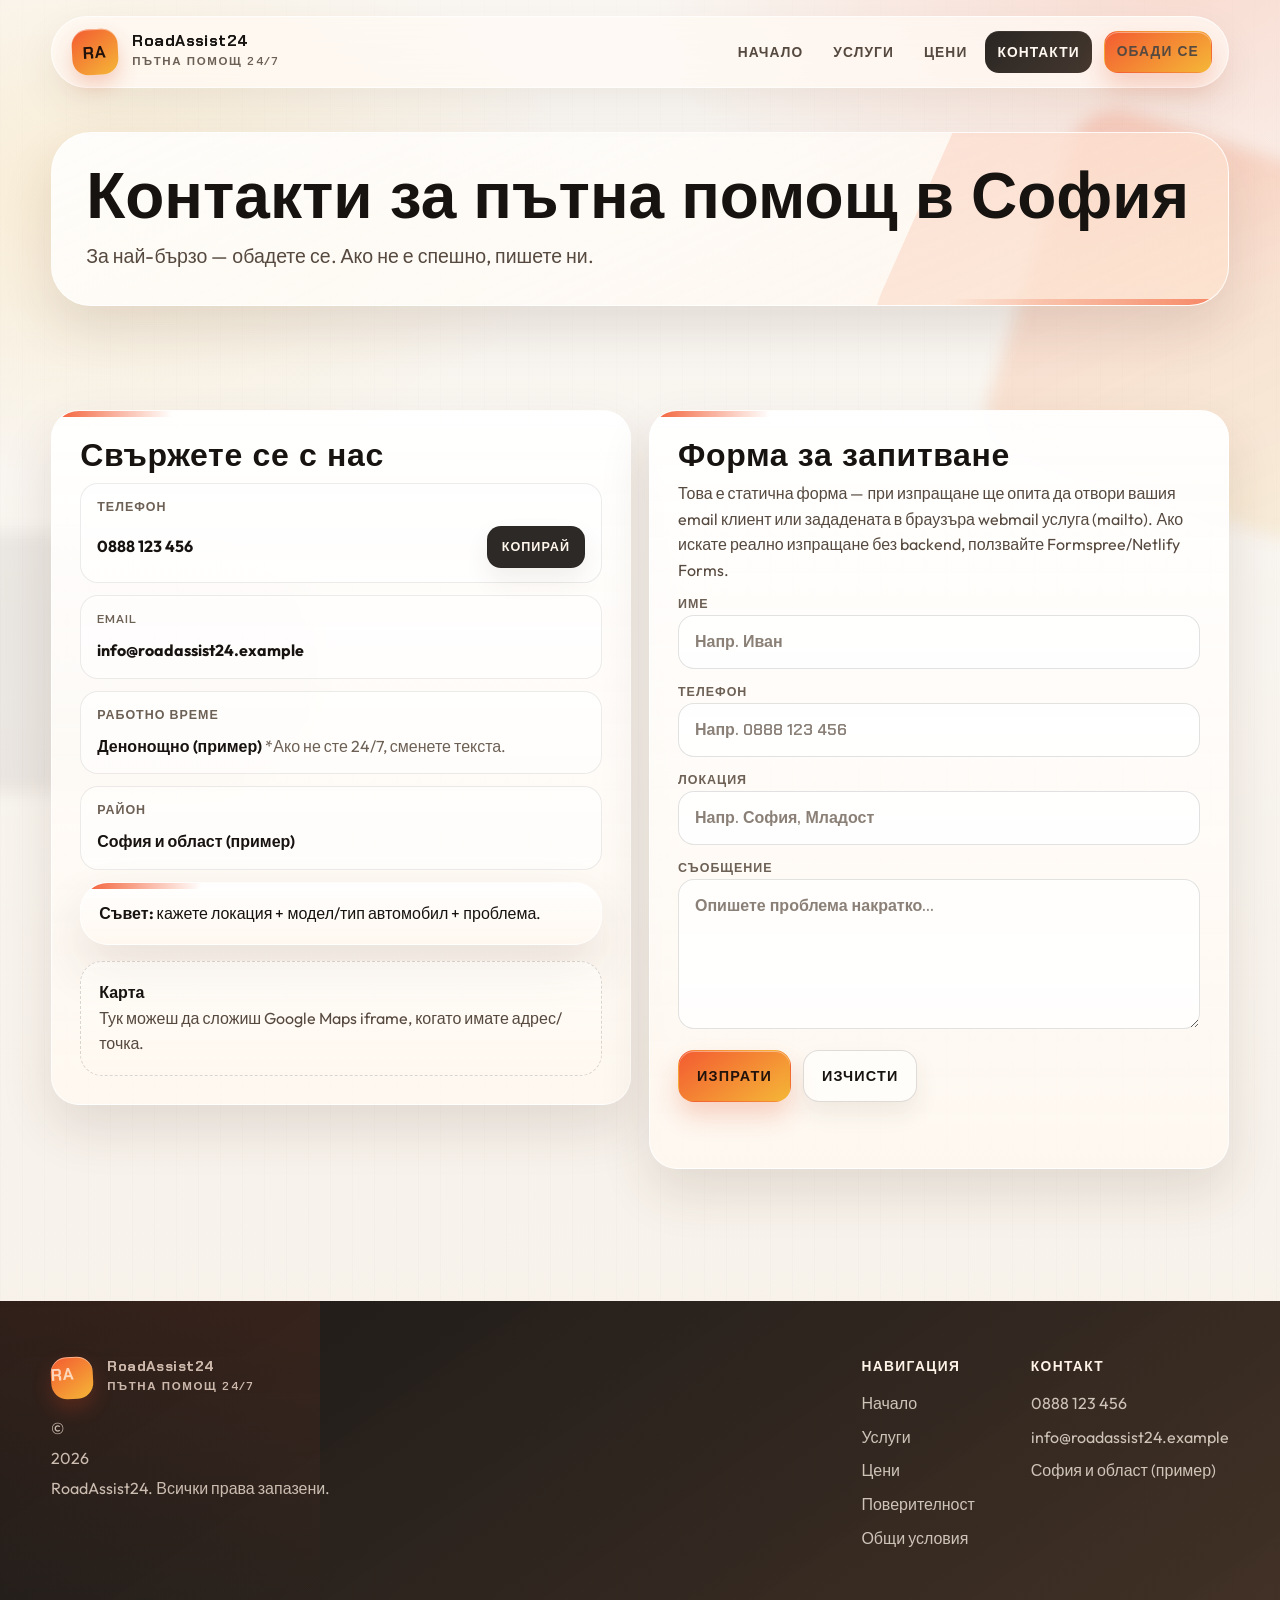
==== commit 6b1513c8: "legal pages" ====
--- a/contact.html
+++ b/contact.html
@@ -219,6 +219,8 @@
             <a href="index.html">Начало</a>
             <a href="services.html">Услуги</a>
             <a href="prices.html">Цени</a>
+            <a href="privacy.html">Поверителност</a>
+            <a href="terms.html">Общи условия</a>
           </div>
           <div>
             <h4>Контакт</h4>
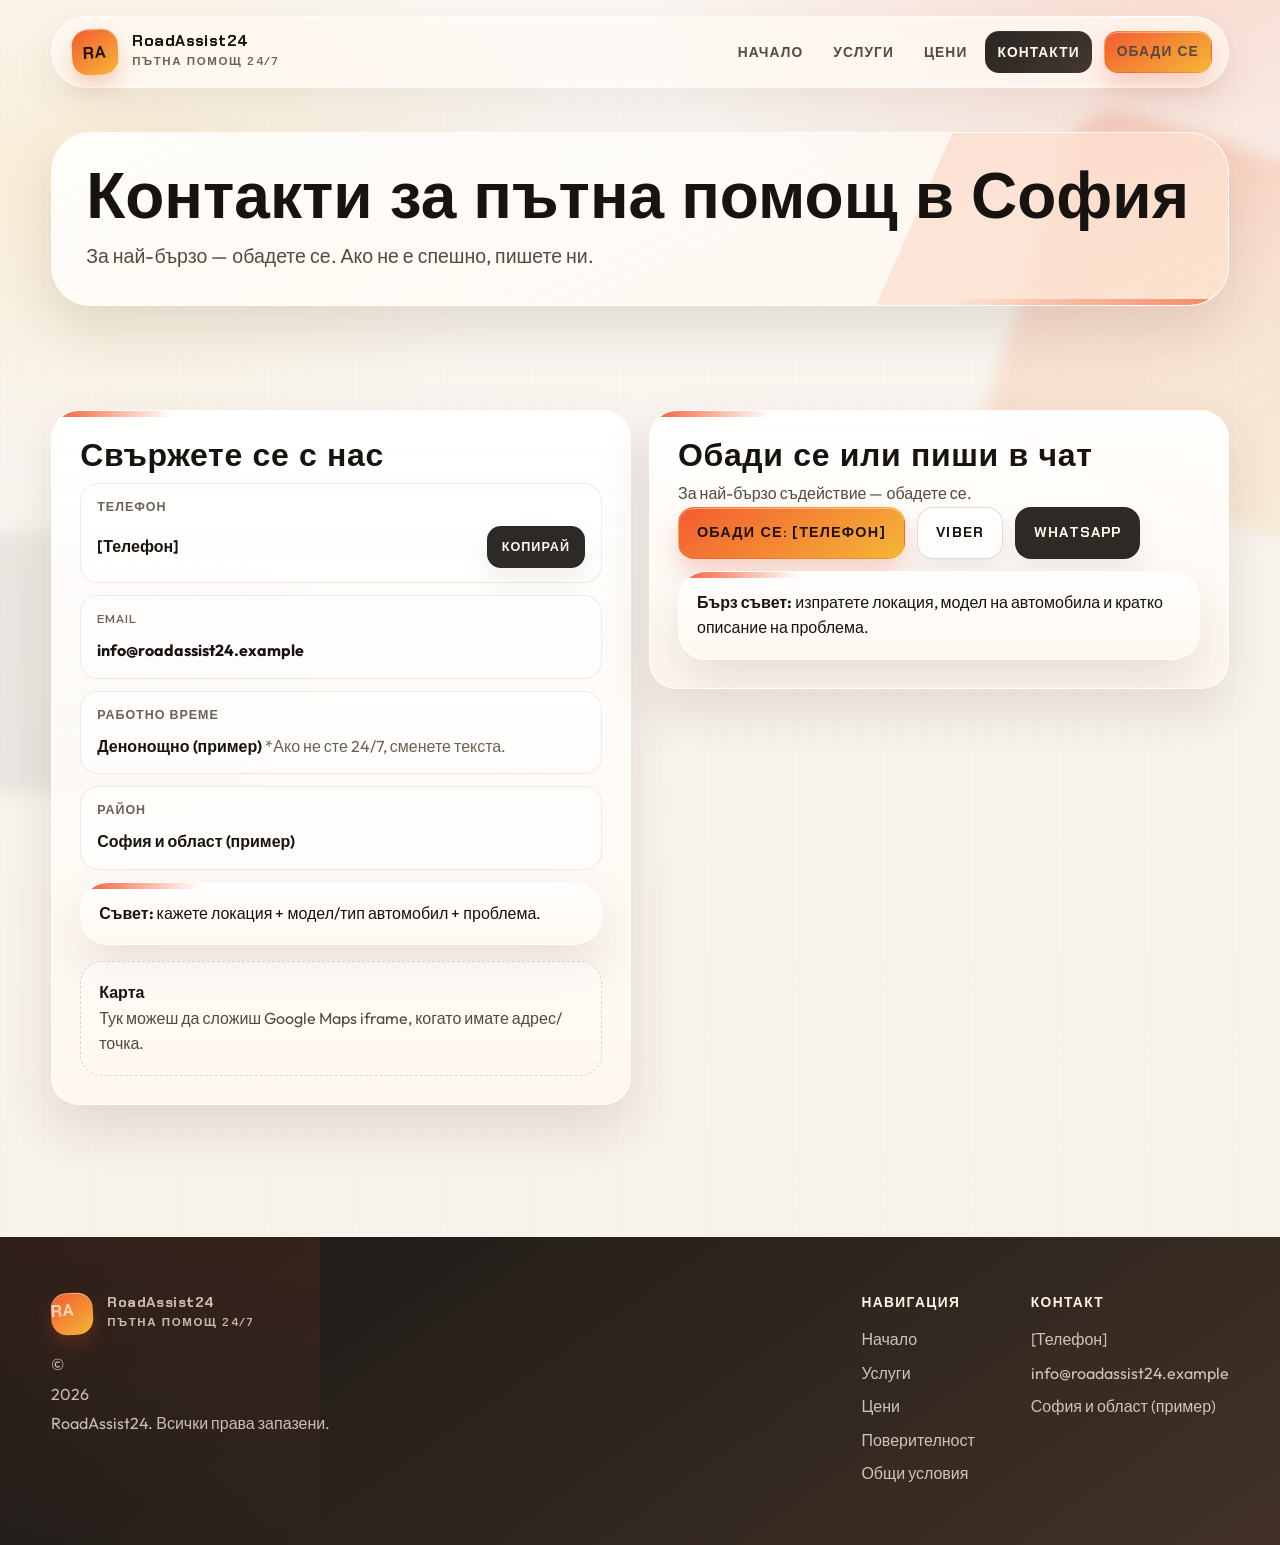
==== commit c64575c0: "remove contact form" ====
--- a/contact.html
+++ b/contact.html
@@ -6,7 +6,7 @@
     <title>Контакти за пътна помощ в София | RoadAssist24</title>
     <meta
       name="description"
-      content="Контакти за пътна помощ в София. Обадете се на +359888123456 или изпратете запитване за репатрак и аварийна помощ."
+      content="Контакти за пътна помощ в София. Обадете се на [Телефон] или използвайте Viber и WhatsApp за бърза връзка."
     />
     <link
       rel="canonical"
@@ -18,7 +18,7 @@
     />
     <meta
       property="og:description"
-      content="Контакти за пътна помощ в София. Обадете се на +359888123456 или изпратете запитване за репатрак и аварийна помощ."
+      content="Контакти за пътна помощ в София. Обадете се на [Телефон] или използвайте Viber и WhatsApp за бърза връзка."
     />
     <meta
       property="og:url"
@@ -32,7 +32,7 @@
     />
     <meta
       name="twitter:description"
-      content="Контакти за пътна помощ в София. Обадете се на +359888123456 или изпратете запитване за репатрак и аварийна помощ."
+      content="Контакти за пътна помощ в София. Обадете се на [Телефон] или използвайте Viber и WhatsApp за бърза връзка."
     />
     <link rel="stylesheet" href="assets/css/styles.css" />
   </head>
@@ -86,11 +86,11 @@
               <div class="contact-item">
                 <span class="label">Телефон</span>
                 <div class="row">
-                  <a class="strong" href="tel:+359888123456">0888 123 456</a>
+                  <a class="strong" href="tel:[Телефон]">[Телефон]</a>
                   <button
                     class="btn btn-ghost btn-sm"
                     data-copy-phone
-                    data-phone="+359888123456"
+                    data-phone="[Телефон]"
                   >
                     Копирай
                   </button>
@@ -135,64 +135,25 @@
           </div>
 
           <div class="card">
-            <h2>Форма за запитване</h2>
+            <h2>Обади се или пиши в чат</h2>
             <p class="muted">
-              Това е статична форма — при изпращане ще опита да отвори вашия
-              email клиент или зададената в браузъра webmail услуга (mailto).
-              Ако искате реално изпращане без backend, ползвайте
-              Formspree/Netlify Forms.
+              За най-бързо съдействие — обадете се.
             </p>
 
-            <form class="form" data-contact-form>
-              <label>
-                Име
-                <input
-                  name="name"
-                  type="text"
-                  placeholder="Напр. Иван"
-                  autocomplete="name"
-                  required
-                />
-              </label>
-
-              <label>
-                Телефон
-                <input
-                  name="phone"
-                  type="tel"
-                  placeholder="Напр. 0888 123 456"
-                  autocomplete="tel"
-                  required
-                />
-              </label>
-
-              <label>
-                Локация
-                <input
-                  name="location"
-                  type="text"
-                  placeholder="Напр. София, Младост"
-                  required
-                />
-              </label>
-
-              <label>
-                Съобщение
-                <textarea
-                  name="message"
-                  rows="5"
-                  placeholder="Опишете проблема накратко..."
-                  required
-                ></textarea>
-              </label>
-
-              <div class="form-actions">
-                <button class="btn btn-primary" type="submit">Изпрати</button>
-                <button class="btn btn-outline" type="reset">Изчисти</button>
-              </div>
-
-              <p class="form-note" data-form-note aria-live="polite"></p>
-            </form>
+            <div class="card-actions">
+              <a class="btn btn-primary" href="tel:[Телефон]"
+                >Обади се: [Телефон]</a
+              >
+              <a class="btn btn-outline" href="[VIBER_LINK]">Viber</a>
+              <a class="btn btn-ghost" href="[WHATSAPP_LINK]">WhatsApp</a>
+            </div>
+
+            <div class="info-strip small">
+              <div>
+                <strong>Бърз съвет:</strong> изпратете локация, модел на
+                автомобила и кратко описание на проблема.
+              </div>
+            </div>
           </div>
         </div>
       </section>
@@ -224,7 +185,7 @@
           </div>
           <div>
             <h4>Контакт</h4>
-            <a href="tel:+359888123456">0888 123 456</a>
+            <a href="tel:[Телефон]">[Телефон]</a>
             <a href="mailto:info@roadassist24.example"
               >info@roadassist24.example</a
             >
--- a/assets/css/styles.css
+++ b/assets/css/styles.css
@@ -134,9 +134,7 @@
   text-decoration: none;
 }
 
-button,
-input,
-textarea {
+button {
   font: inherit;
 }
 
@@ -213,8 +211,7 @@
 .page-hero h1,
 .price,
 .footer h4,
-.contact-item .label,
-.form label {
+.contact-item .label {
   font-family: "Chakra Petch", sans-serif;
 }
 
@@ -359,9 +356,7 @@
 
 .btn:focus-visible,
 .nav a:focus-visible,
-.nav-toggle:focus-visible,
-input:focus-visible,
-textarea:focus-visible {
+.nav-toggle:focus-visible {
   outline: none;
   box-shadow:
     0 0 0 4px rgba(243, 91, 49, 0.14),
@@ -500,8 +495,7 @@
 .hero-actions,
 .card-actions,
 .cta-actions,
-.disclaimer-actions,
-.form-actions {
+.disclaimer-actions {
   display: flex;
   flex-wrap: wrap;
   gap: 12px;
@@ -824,8 +818,7 @@
   background: rgba(255, 255, 255, 0.56);
 }
 
-.contact-item .label,
-.form label {
+.contact-item .label {
   display: block;
   margin-bottom: 8px;
   font-size: 0.78rem;
@@ -856,56 +849,6 @@
 
 .card-inner {
   margin-top: 16px;
-}
-
-.form {
-  display: grid;
-  gap: 14px;
-  margin-top: 12px;
-}
-
-.form label {
-  margin-bottom: 0;
-}
-
-input,
-textarea {
-  width: 100%;
-  padding: 14px 16px;
-  border: 1px solid rgba(23, 19, 16, 0.12);
-  border-radius: 16px;
-  background: rgba(255, 255, 255, 0.84);
-  color: var(--ink);
-  font-size: 1rem;
-  line-height: 1.5;
-  box-shadow: inset 0 1px 0 rgba(255, 255, 255, 0.55);
-  transition:
-    border-color 180ms ease,
-    box-shadow 180ms ease,
-    background-color 180ms ease;
-}
-
-input::placeholder,
-textarea::placeholder {
-  color: rgba(109, 96, 85, 0.8);
-}
-
-input:focus,
-textarea:focus {
-  border-color: rgba(243, 91, 49, 0.45);
-  background: rgba(255, 255, 255, 0.94);
-}
-
-textarea {
-  resize: vertical;
-  min-height: 140px;
-}
-
-.form-note {
-  margin: 0;
-  min-height: 24px;
-  color: var(--muted);
-  font-size: 0.94rem;
 }
 
 .info-strip {
@@ -1156,16 +1099,14 @@
   .hero-actions,
   .card-actions,
   .cta-actions,
-  .disclaimer-actions,
-  .form-actions {
+  .disclaimer-actions {
     flex-direction: column;
   }
 
   .hero-actions .btn,
   .card-actions .btn,
   .cta-actions .btn,
-  .disclaimer-actions .btn,
-  .form-actions .btn {
+  .disclaimer-actions .btn {
     width: 100%;
   }
 
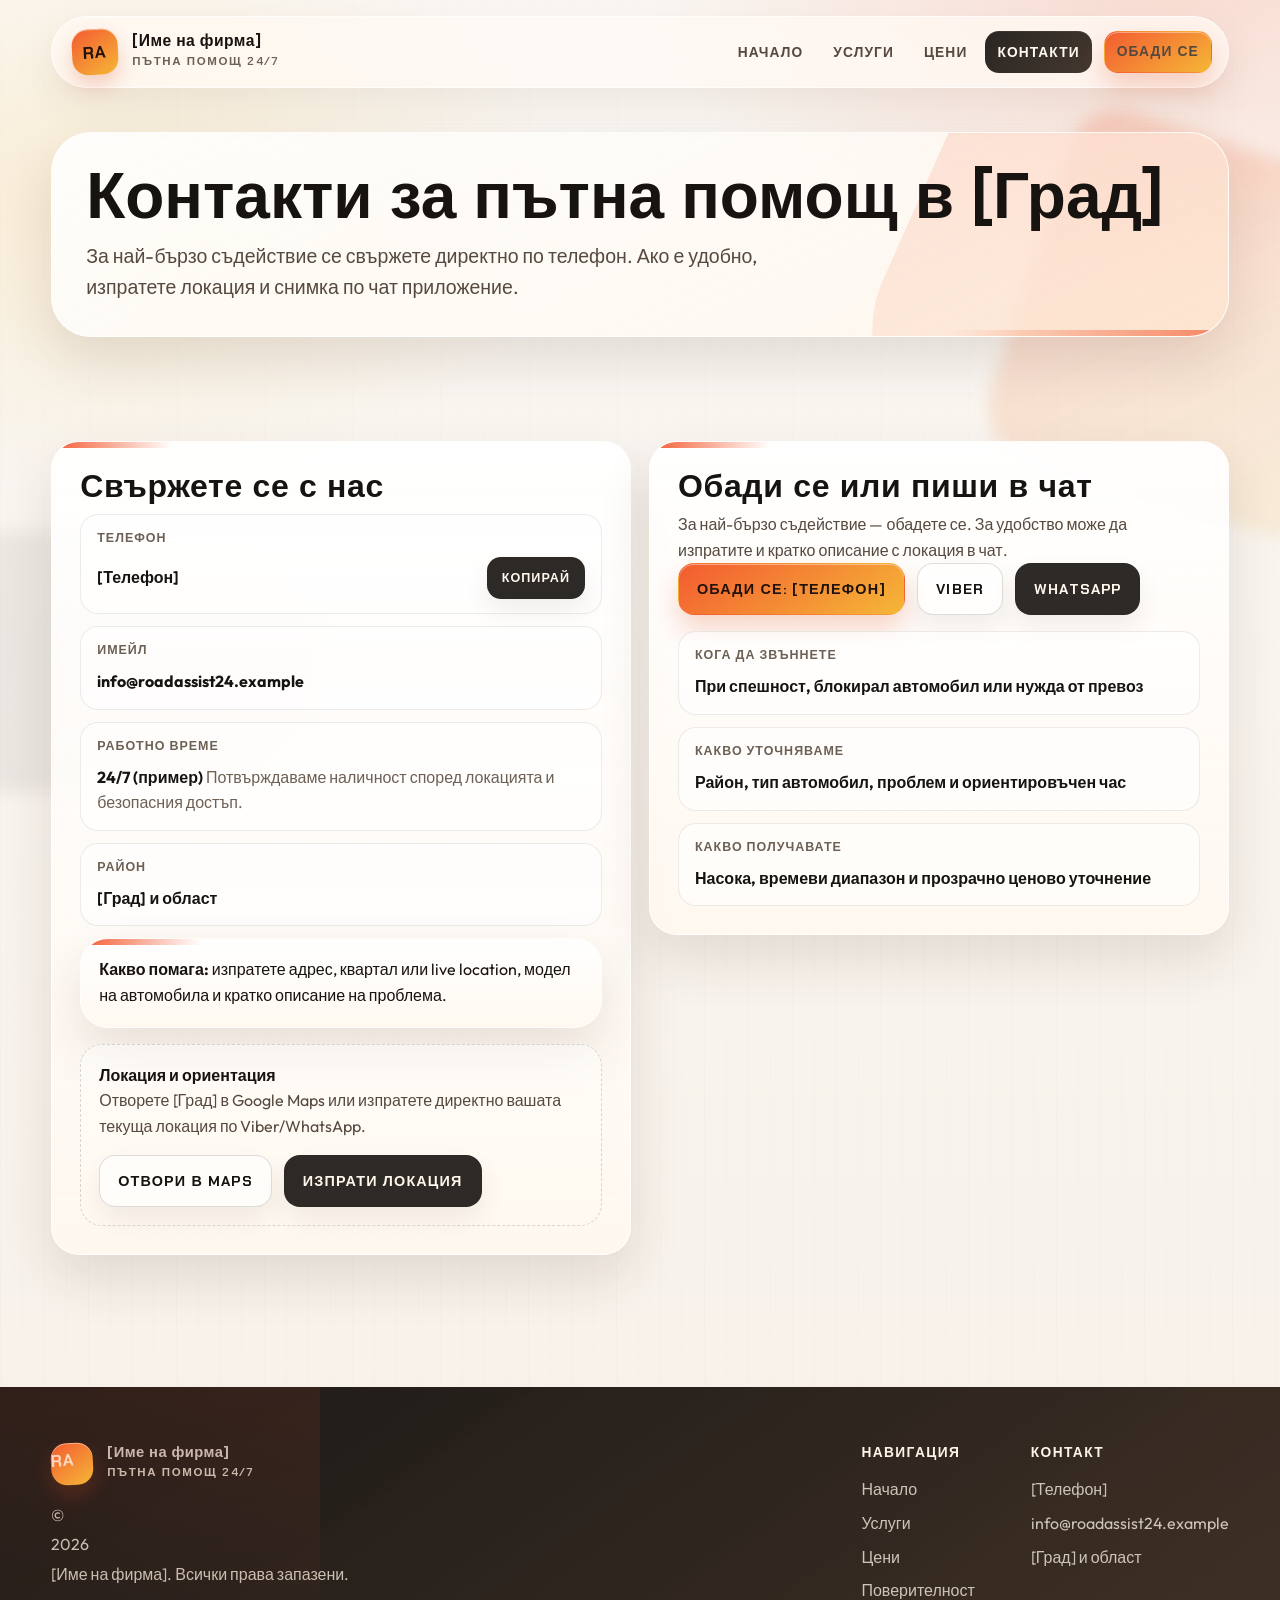
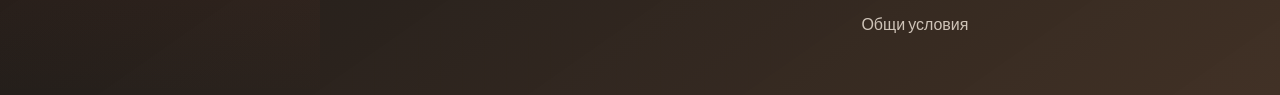
==== commit 422b4cd7: "static conversion/credibility" ====
--- a/contact.html
+++ b/contact.html
@@ -3,10 +3,10 @@
   <head>
     <meta charset="utf-8" />
     <meta name="viewport" content="width=device-width, initial-scale=1" />
-    <title>Контакти за пътна помощ в София | RoadAssist24</title>
+    <title>Контакти за пътна помощ в [Град] | [Име на фирма]</title>
     <meta
       name="description"
-      content="Контакти за пътна помощ в София. Обадете се на [Телефон] или използвайте Viber и WhatsApp за бърза връзка."
+      content="Контакти за пътна помощ в [Град]. Обадете се на [Телефон], пишете по Viber или WhatsApp и отворете локацията директно в Maps."
     />
     <link
       rel="canonical"
@@ -14,11 +14,11 @@
     />
     <meta
       property="og:title"
-      content="Контакти за пътна помощ в София | RoadAssist24"
+      content="Контакти за пътна помощ в [Град] | [Име на фирма]"
     />
     <meta
       property="og:description"
-      content="Контакти за пътна помощ в София. Обадете се на [Телефон] или използвайте Viber и WhatsApp за бърза връзка."
+      content="Контакти за пътна помощ в [Град]. Обадете се на [Телефон], пишете по Viber или WhatsApp и отворете локацията директно в Maps."
     />
     <meta
       property="og:url"
@@ -28,12 +28,14 @@
     <meta name="twitter:card" content="summary" />
     <meta
       name="twitter:title"
-      content="Контакти за пътна помощ в София | RoadAssist24"
+      content="Контакти за пътна помощ в [Град] | [Име на фирма]"
     />
     <meta
       name="twitter:description"
-      content="Контакти за пътна помощ в София. Обадете се на [Телефон] или използвайте Viber и WhatsApp за бърза връзка."
-    />
+      content="Контакти за пътна помощ в [Град]. Обадете се на [Телефон], пишете по Viber или WhatsApp и отворете локацията директно в Maps."
+    />
+    <meta name="theme-color" content="#f35b31" />
+    <link rel="manifest" href="manifest.webmanifest" />
     <link rel="stylesheet" href="assets/css/styles.css" />
   </head>
   <body>
@@ -42,7 +44,7 @@
         <a class="brand" href="index.html" aria-label="Начало">
           <span class="brand-mark">RA</span>
           <span class="brand-text">
-            <strong>RoadAssist24</strong>
+            <strong>[Име на фирма]</strong>
             <small>Пътна помощ 24/7</small>
           </span>
         </a>
@@ -61,7 +63,7 @@
           <a href="services.html" data-navlink>Услуги</a>
           <a href="prices.html" data-navlink>Цени</a>
           <a href="contact.html" data-navlink>Контакти</a>
-          <a class="btn btn-primary btn-sm nav-cta" href="tel:+359888123456"
+          <a class="btn btn-primary btn-sm nav-cta" href="tel:[Телефон]"
             >Обади се</a
           >
         </nav>
@@ -71,9 +73,10 @@
     <main>
       <section class="page-hero">
         <div class="container">
-          <h1>Контакти за пътна помощ в София</h1>
+          <h1>Контакти за пътна помощ в [Град]</h1>
           <p class="lead">
-            За най-бързо — обадете се. Ако не е спешно, пишете ни.
+            За най-бързо съдействие се свържете директно по телефон. Ако е
+            удобно, изпратете локация и снимка по чат приложение.
           </p>
         </div>
       </section>
@@ -98,7 +101,7 @@
               </div>
 
               <div class="contact-item">
-                <span class="label">Email</span>
+                <span class="label">Имейл</span>
                 <a class="strong" href="mailto:info@roadassist24.example"
                   >info@roadassist24.example</a
                 >
@@ -106,30 +109,43 @@
 
               <div class="contact-item">
                 <span class="label">Работно време</span>
-                <span class="strong" data-open-status>Денонощно (пример)</span>
-                <span class="muted">*Ако не сте 24/7, сменете текста.</span>
+                <span class="strong">24/7 (пример)</span>
+                <span class="muted">
+                  Потвърждаваме наличност според локацията и безопасния достъп.
+                </span>
               </div>
 
               <div class="contact-item">
                 <span class="label">Район</span>
-                <span class="strong">София и област (пример)</span>
+                <span class="strong">[Град] и област</span>
               </div>
             </div>
 
             <div class="info-strip small">
               <div>
-                <strong>Съвет:</strong> кажете локация + модел/тип автомобил +
+                <strong>Какво помага:</strong> изпратете адрес, квартал или
+                live location, модел на автомобила и кратко описание на
                 проблема.
               </div>
             </div>
 
             <div class="map-embed card-inner">
               <div class="map-placeholder">
-                <strong>Карта</strong>
+                <strong>Локация и ориентация</strong>
                 <p class="muted">
-                  Тук можеш да сложиш Google Maps iframe, когато имате
-                  адрес/точка.
+                  Отворете [Град] в Google Maps или изпратете директно вашата
+                  текуща локация по Viber/WhatsApp.
                 </p>
+                <div class="card-actions map-actions">
+                  <a
+                    class="btn btn-outline"
+                    href="https://www.google.com/maps/search/?api=1&query=[Град]"
+                    target="_blank"
+                    rel="noopener noreferrer"
+                    >Отвори в Maps</a
+                  >
+                  <a class="btn btn-ghost" href="[VIBER_LINK]">Изпрати локация</a>
+                </div>
               </div>
             </div>
           </div>
@@ -137,10 +153,11 @@
           <div class="card">
             <h2>Обади се или пиши в чат</h2>
             <p class="muted">
-              За най-бързо съдействие — обадете се.
+              За най-бързо съдействие — обадете се. За удобство може да изпратите
+              и кратко описание с локация в чат.
             </p>
 
-            <div class="card-actions">
+            <div class="card-actions quick-actions">
               <a class="btn btn-primary" href="tel:[Телефон]"
                 >Обади се: [Телефон]</a
               >
@@ -148,10 +165,18 @@
               <a class="btn btn-ghost" href="[WHATSAPP_LINK]">WhatsApp</a>
             </div>
 
-            <div class="info-strip small">
-              <div>
-                <strong>Бърз съвет:</strong> изпратете локация, модел на
-                автомобила и кратко описание на проблема.
+            <div class="quick-points">
+              <div class="contact-item">
+                <span class="label">Кога да звъннете</span>
+                <span class="strong">При спешност, блокирал автомобил или нужда от превоз</span>
+              </div>
+              <div class="contact-item">
+                <span class="label">Какво уточняваме</span>
+                <span class="strong">Район, тип автомобил, проблем и ориентировъчен час</span>
+              </div>
+              <div class="contact-item">
+                <span class="label">Какво получавате</span>
+                <span class="strong">Насока, времеви диапазон и прозрачно ценово уточнение</span>
               </div>
             </div>
           </div>
@@ -165,12 +190,12 @@
           <div class="brand small">
             <span class="brand-mark">RA</span>
             <span class="brand-text">
-              <strong>RoadAssist24</strong>
+              <strong>[Име на фирма]</strong>
               <small>Пътна помощ 24/7</small>
             </span>
           </div>
           <p class="muted">
-            © <span data-year></span> RoadAssist24. Всички права запазени.
+            © <span data-year></span> [Име на фирма]. Всички права запазени.
           </p>
         </div>
 
@@ -186,14 +211,18 @@
           <div>
             <h4>Контакт</h4>
             <a href="tel:[Телефон]">[Телефон]</a>
-            <a href="mailto:info@roadassist24.example"
-              >info@roadassist24.example</a
-            >
-            <span class="muted">София и област (пример)</span>
+            <a href="mailto:info@roadassist24.example">info@roadassist24.example</a>
+            <span class="muted">[Град] и област</span>
           </div>
         </div>
       </div>
     </footer>
+
+    <div class="mobile-callbar" aria-label="Бързи действия">
+      <a class="mobile-callbar-primary" href="tel:[Телефон]">Обади се</a>
+      <a class="mobile-callbar-link" href="[VIBER_LINK]">Viber</a>
+      <a class="mobile-callbar-link" href="[WHATSAPP_LINK]">WhatsApp</a>
+    </div>
 
     <script src="assets/js/main.js" defer></script>
   </body>
--- a/assets/css/styles.css
+++ b/assets/css/styles.css
@@ -1134,3 +1134,337 @@
     transition: none !important;
   }
 }
+
+.price-note {
+  margin-top: 14px;
+  display: inline-flex;
+  align-items: center;
+  gap: 10px;
+  padding: 10px 14px;
+  border-radius: 999px;
+  border: 1px solid rgba(23, 19, 16, 0.08);
+  background: rgba(255, 255, 255, 0.58);
+  color: var(--muted-strong);
+  font-size: 0.92rem;
+}
+
+.step-grid {
+  display: grid;
+  grid-template-columns: repeat(3, minmax(0, 1fr));
+  gap: 16px;
+}
+
+.step-card {
+  display: grid;
+  gap: 12px;
+  align-content: start;
+}
+
+.step-card h3 {
+  margin: 0;
+  font-family: "Chakra Petch", sans-serif;
+  font-size: 1.2rem;
+  line-height: 1.05;
+}
+
+.step-card p {
+  margin: 0;
+  color: var(--muted);
+}
+
+.step-number,
+.service-kicker {
+  display: inline-flex;
+  align-items: center;
+  justify-content: center;
+  width: fit-content;
+  min-width: 48px;
+  min-height: 34px;
+  padding: 6px 10px;
+  border-radius: 999px;
+  background: rgba(243, 91, 49, 0.1);
+  border: 1px solid rgba(243, 91, 49, 0.14);
+  color: var(--accent-strong);
+  font-family: "Chakra Petch", sans-serif;
+  font-size: 0.8rem;
+  font-weight: 700;
+  letter-spacing: 0.08em;
+}
+
+.coverage-shell {
+  display: grid;
+  gap: 20px;
+}
+
+.coverage-list,
+.disclaimer-points {
+  display: flex;
+  flex-wrap: wrap;
+  gap: 10px;
+}
+
+.coverage-chip {
+  display: inline-flex;
+  align-items: center;
+  min-height: 38px;
+  padding: 8px 12px;
+  border-radius: 999px;
+  border: 1px solid rgba(23, 19, 16, 0.08);
+  background: rgba(255, 255, 255, 0.58);
+  color: var(--muted-strong);
+  font-size: 0.88rem;
+  font-weight: 600;
+}
+
+.coverage-note {
+  margin-top: 2px;
+}
+
+.trust-grid {
+  gap: 18px;
+}
+
+.faq-list {
+  display: grid;
+  gap: 12px;
+}
+
+.faq-item {
+  border-radius: 22px;
+  border: 1px solid rgba(255, 255, 255, 0.72);
+  background:
+    linear-gradient(180deg, var(--paper-strong), rgba(255, 248, 240, 0.86));
+  box-shadow: var(--shadow-card);
+  overflow: hidden;
+}
+
+.faq-trigger {
+  width: 100%;
+  padding: 18px 20px;
+  border: 0;
+  background: transparent;
+  color: var(--ink);
+  text-align: left;
+  font-family: "Chakra Petch", sans-serif;
+  font-size: 1rem;
+  font-weight: 700;
+  line-height: 1.25;
+  position: relative;
+}
+
+.faq-trigger::after {
+  content: "+";
+  position: absolute;
+  right: 20px;
+  top: 50%;
+  transform: translateY(-50%);
+  font-size: 1.3rem;
+  color: var(--accent-strong);
+}
+
+.faq-trigger[aria-expanded="true"]::after {
+  content: "−";
+}
+
+.faq-panel {
+  padding: 0 20px 20px;
+}
+
+.faq-panel p {
+  margin: 0;
+  color: var(--muted);
+}
+
+.price-intro {
+  display: flex;
+  align-items: center;
+  justify-content: space-between;
+  gap: 14px;
+  flex-wrap: wrap;
+  margin-bottom: 18px;
+}
+
+.mini-strip {
+  margin-top: 18px;
+  padding: 14px 16px;
+  border-radius: 18px;
+  background: rgba(255, 255, 255, 0.54);
+  border: 1px solid rgba(23, 19, 16, 0.08);
+  color: var(--muted-strong);
+  font-size: 0.95rem;
+}
+
+.quick-points {
+  display: grid;
+  gap: 12px;
+  margin-top: 16px;
+}
+
+.map-actions {
+  margin-top: 16px;
+}
+
+.service-grid .service,
+.quick-actions {
+  align-content: start;
+}
+
+.mobile-callbar {
+  position: fixed;
+  left: 14px;
+  right: 14px;
+  bottom: 14px;
+  z-index: 90;
+  display: none;
+  grid-template-columns: 1.35fr 1fr 1fr;
+  gap: 10px;
+  padding: 10px;
+  border-radius: 22px;
+  border: 1px solid rgba(255, 255, 255, 0.75);
+  background: rgba(255, 250, 244, 0.92);
+  backdrop-filter: blur(18px);
+  box-shadow: 0 18px 38px rgba(23, 19, 16, 0.18);
+}
+
+.mobile-callbar a {
+  min-height: 50px;
+  border-radius: 16px;
+  display: inline-flex;
+  align-items: center;
+  justify-content: center;
+  font-family: "Chakra Petch", sans-serif;
+  font-size: 0.8rem;
+  font-weight: 700;
+  text-transform: uppercase;
+  letter-spacing: 0.08em;
+}
+
+.mobile-callbar-primary {
+  background:
+    linear-gradient(145deg, var(--accent) 0%, var(--accent-warm) 100%);
+  color: #21120b;
+  box-shadow:
+    inset 0 1px 0 rgba(255, 255, 255, 0.4),
+    0 12px 20px rgba(217, 67, 29, 0.22);
+}
+
+.mobile-callbar-link {
+  border: 1px solid rgba(23, 19, 16, 0.08);
+  background: rgba(255, 255, 255, 0.6);
+  color: var(--ink);
+}
+
+@media (max-width: 1024px) {
+  .step-grid {
+    grid-template-columns: 1fr;
+  }
+}
+
+@media (max-width: 860px) {
+  .price-intro {
+    align-items: stretch;
+  }
+}
+
+@media (max-width: 680px) {
+  body.has-callbar {
+    padding-bottom: 96px;
+  }
+
+  .mobile-callbar {
+    display: grid;
+  }
+
+  .price-intro {
+    flex-direction: column;
+    align-items: stretch;
+  }
+
+  .price-intro .btn {
+    width: 100%;
+  }
+}
+
+@media (prefers-color-scheme: dark) {
+  :root {
+    --bg: #141313;
+    --paper: rgba(31, 27, 24, 0.8);
+    --paper-strong: rgba(36, 31, 27, 0.92);
+    --ink: #f7eee5;
+    --ink-soft: #f4e9df;
+    --muted: #c8b9ab;
+    --muted-strong: #e2d4c6;
+    --line: rgba(255, 255, 255, 0.08);
+    --line-strong: rgba(255, 255, 255, 0.12);
+  }
+
+  body {
+    background:
+      radial-gradient(
+        900px 540px at 92% -2%,
+        rgba(243, 91, 49, 0.16),
+        transparent 60%
+      ),
+      radial-gradient(
+        760px 460px at 8% 12%,
+        rgba(245, 183, 55, 0.12),
+        transparent 62%
+      ),
+      linear-gradient(180deg, #151313 0%, #1d1815 100%);
+  }
+
+  body::after {
+    background: rgba(255, 255, 255, 0.03);
+  }
+
+  .header-inner,
+  .hero-copy,
+  .page-hero .container,
+  .card,
+  .feature,
+  .info-strip,
+  .faq-item,
+  .coverage-chip,
+  .mini-strip,
+  .contact-item,
+  .price-note,
+  .mobile-callbar,
+  .map-embed .map-placeholder {
+    border-color: rgba(255, 255, 255, 0.08);
+    background:
+      linear-gradient(180deg, rgba(33, 28, 24, 0.95), rgba(28, 24, 21, 0.9));
+    box-shadow: 0 22px 44px rgba(0, 0, 0, 0.26);
+  }
+
+  .nav a {
+    color: var(--muted);
+  }
+
+  .nav a:hover,
+  .nav a:focus-visible {
+    background: rgba(255, 255, 255, 0.06);
+    color: var(--ink);
+  }
+
+  .meta-item {
+    border-color: rgba(255, 255, 255, 0.08);
+    background: rgba(255, 255, 255, 0.04);
+    box-shadow: none;
+  }
+
+  .btn-outline,
+  .mobile-callbar-link {
+    border-color: rgba(255, 255, 255, 0.12);
+    background: rgba(255, 255, 255, 0.05);
+    color: var(--ink);
+  }
+
+  .faq-trigger {
+    color: var(--ink);
+  }
+
+  .footer {
+    background:
+      linear-gradient(145deg, rgba(14, 13, 13, 0.98), rgba(25, 21, 19, 0.95));
+  }
+}
